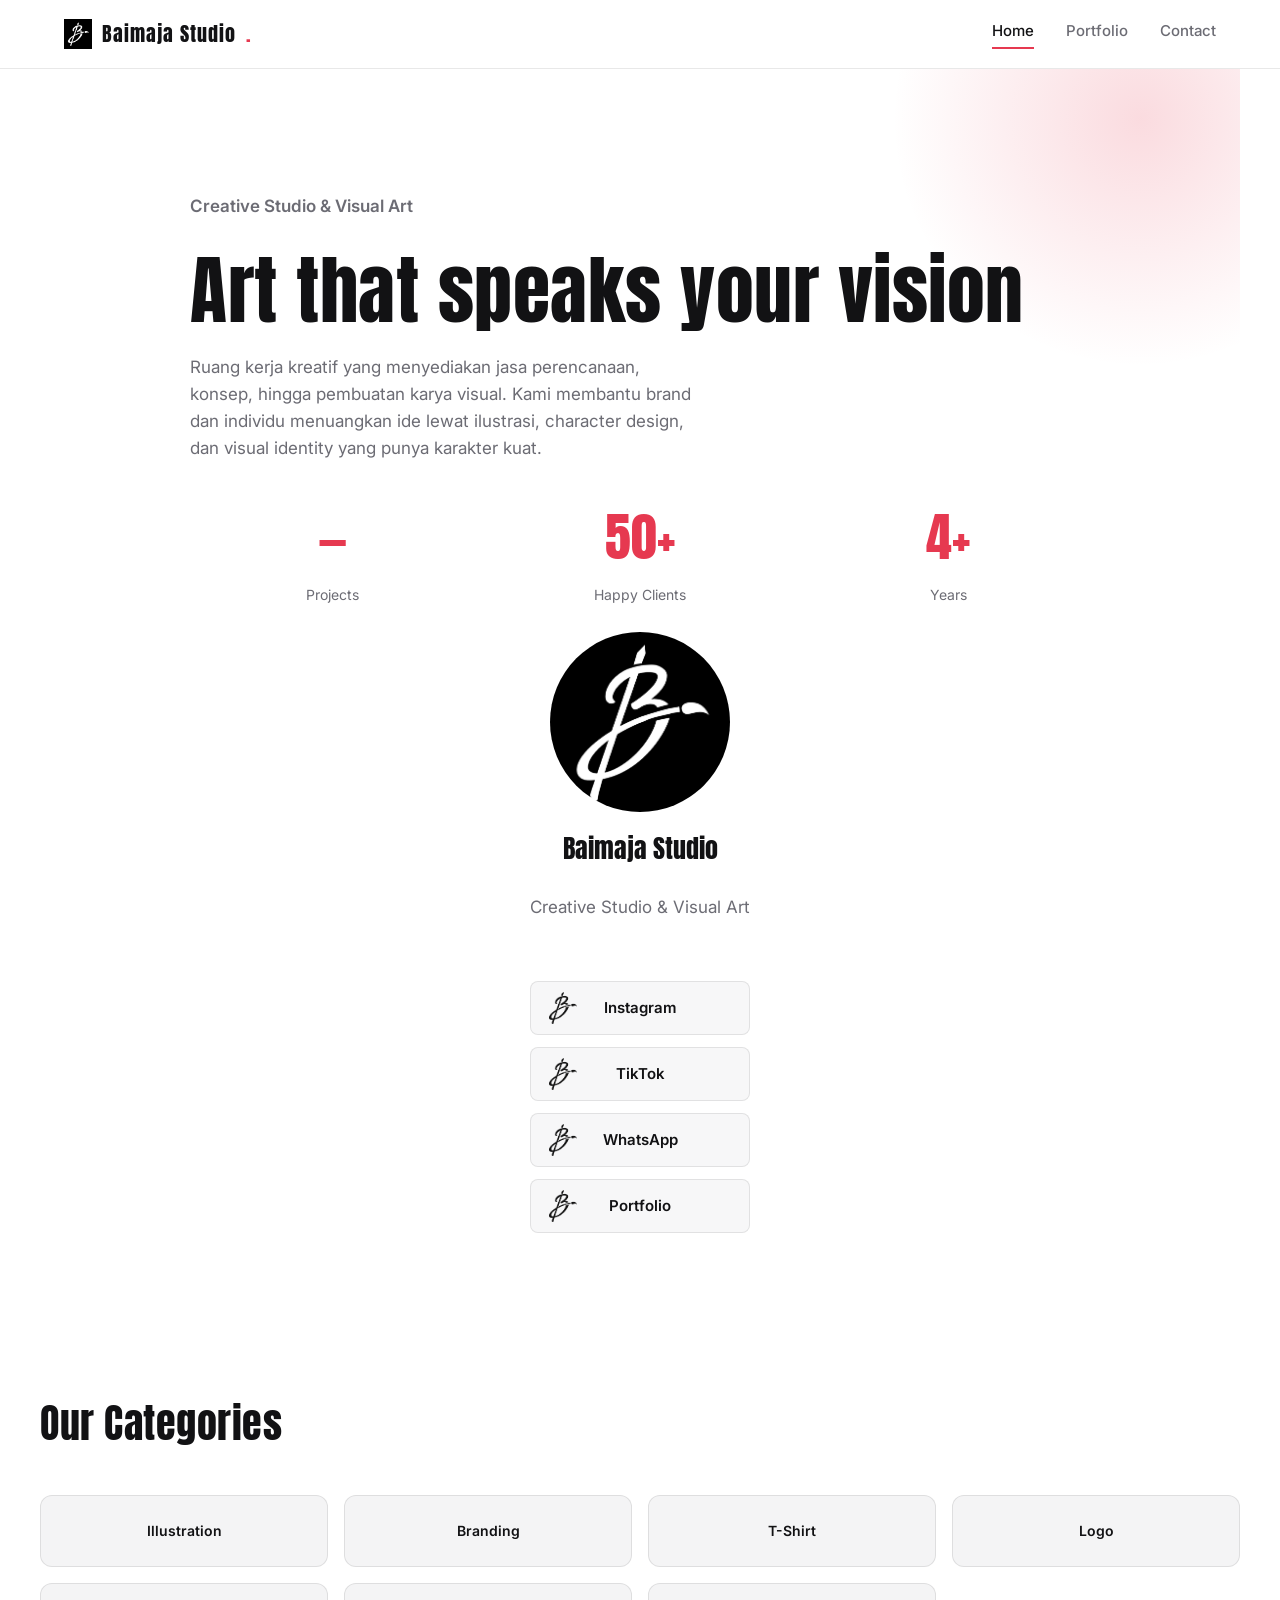
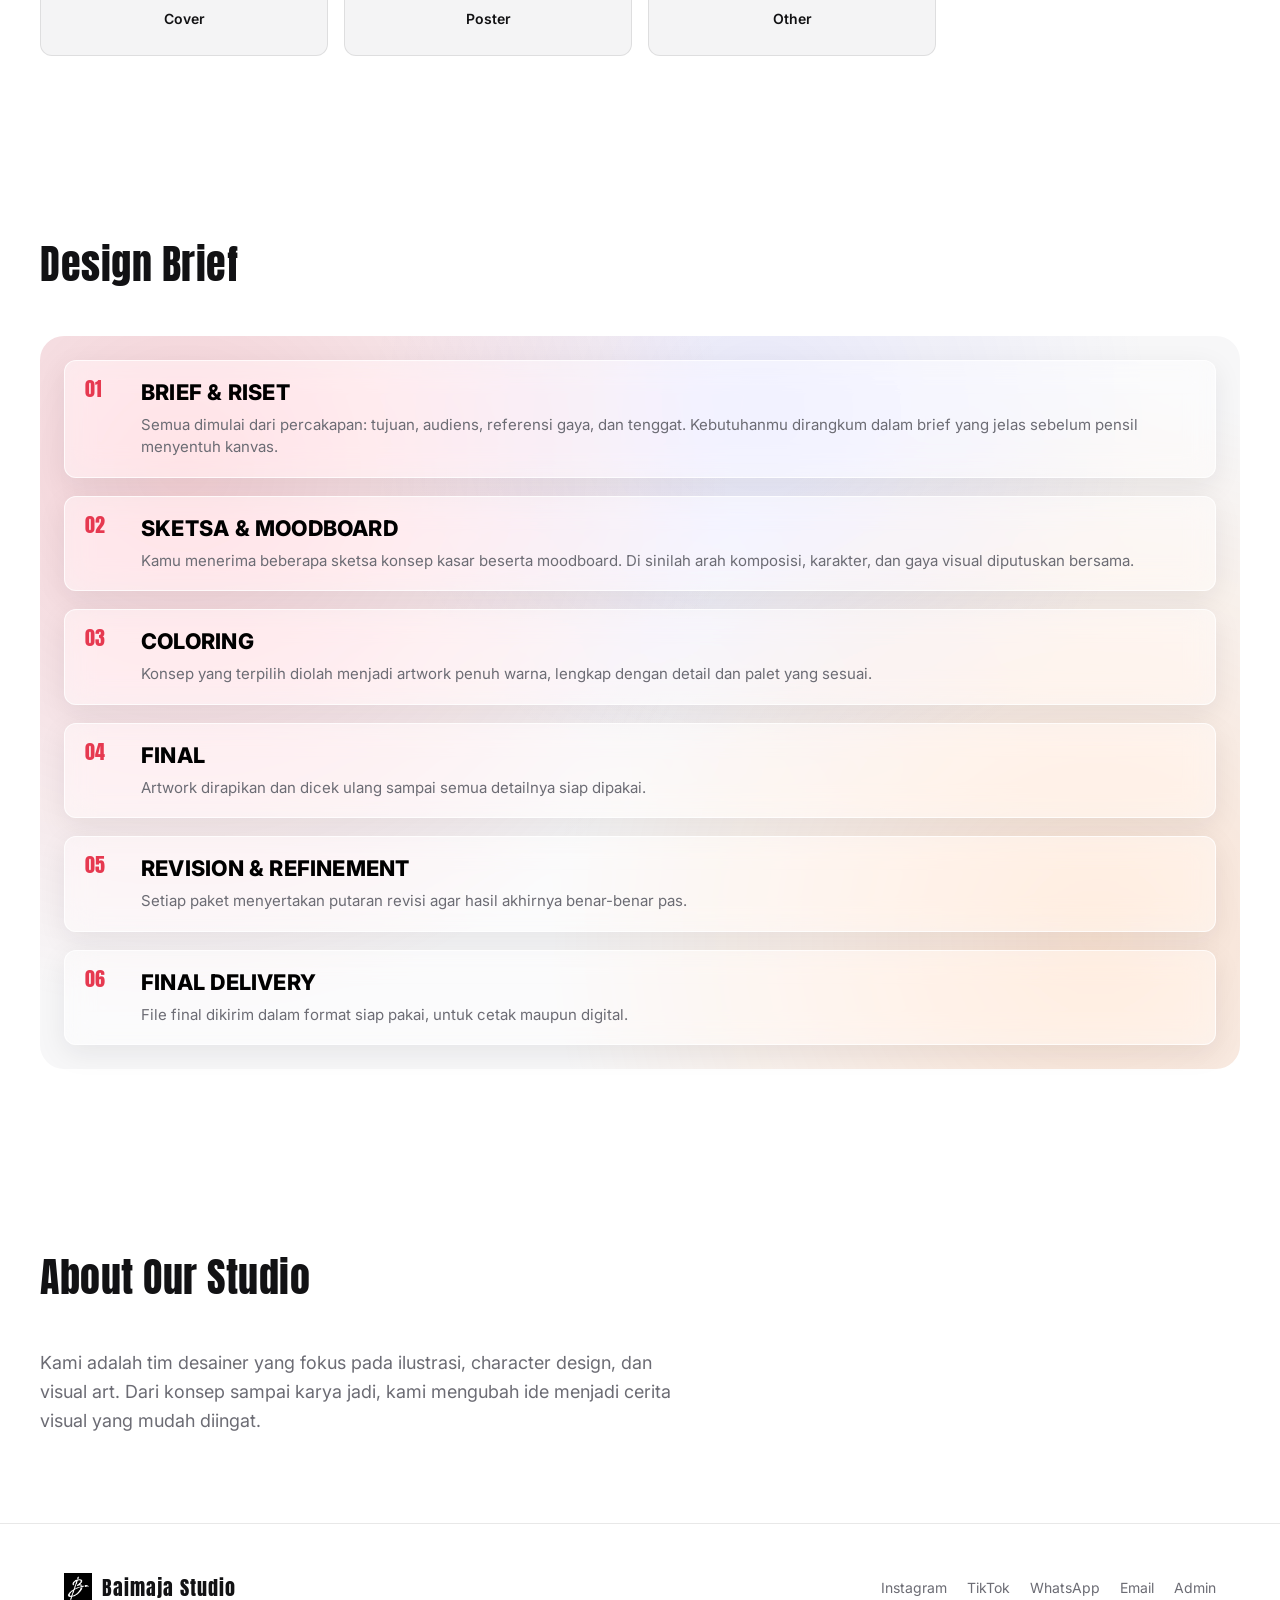
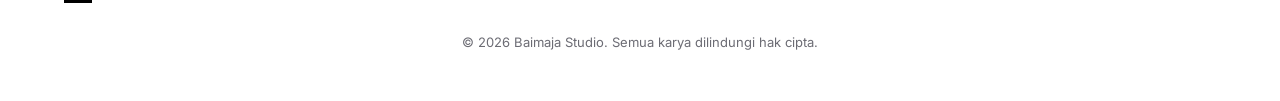
==== portfolio-website/index.html @ 14856f87 "Update index.html" ====
<!DOCTYPE html>
<html lang="id">
<head>
<meta charset="UTF-8">
<meta name="viewport" content="width=device-width, initial-scale=1">
<title>Baimaja Studio — Creative Design & Visual Art</title>
<link rel="preconnect" href="https://fonts.googleapis.com">
<link rel="preconnect" href="https://fonts.gstatic.com" crossorigin>
<link href="https://fonts.googleapis.com/css2?family=Anton&family=Inter:wght@400;500;600;700&display=swap" rel="stylesheet">
<link rel="icon" href="assets/img/logobrand.jpeg">
<link rel="stylesheet" href="assets/css/style.css">
<link href="https://fonts.googleapis.com/css2?family=Cinzel:wght@600;800&display=swap" rel="stylesheet">
</head>
<body>

<header class="site-header">
  <div class="header-inner">
    <a href="index.html" class="logo"><img src="assets/img/logobrand.jpeg" alt="Baimaja Studio" class="logo-mark">Baimaja Studio<span>.</span></a>
    <button class="menu-toggle" id="menuToggle" aria-label="Buka menu">
      <span></span><span></span><span></span>
    </button>
    <nav class="main-nav" id="mainNav">
      <a href="index.html">Home</a>
      <a href="portfolio.html">Portfolio</a>
      <a href="contact.html">Contact</a>
    </nav>
  </div>
</header>

<main>

<section class="hero container">
  <div class="hero-inner">
    <p class="hero-eyebrow">Creative Studio &amp; Visual Art</p>
    <h1>Art that speaks your vision</h1>
    <p>Ruang kerja kreatif yang menyediakan jasa perencanaan, konsep, hingga pembuatan karya visual. Kami membantu brand dan individu menuangkan ide lewat ilustrasi, character design, dan visual identity yang punya karakter kuat.</p>

    <div class="stats-row hero-stats reveal-group">
      <div class="stat-item">
        <div class="num" id="totalProjects">0+</div>
        <div class="label">Projects</div>
      </div>
      <div class="stat-item">
        <div class="num">50+</div>
        <div class="label">Happy Clients</div>
      </div>
      <div class="stat-item">
        <div class="num">4+</div>
        <div class="label">Years</div>
      </div>
    </div>

    <div class="brand-logo-wrap reveal-group">
      <div class="brand-logo-circle">
        <img src="assets/img/logobrand.jpeg" alt="Baimaja Studio" class="brand-logo-mark">
      </div>
      <div class="brand-caption">
        <h2>Baimaja Studio</h2>
        <p>Creative Studio &amp; Visual Art</p>
      </div>
    </div>

    <div class="hero-social-links" aria-label="Ikuti Baimaja Studio">
      <a href="https://www.instagram.com/baimaja_studio?stkn=MWRweTl1OXc5cmJkcg==" target="_blank" rel="noopener noreferrer" aria-label="Instagram Baimaja Studio">
        <img src="assets/img/logo.png" alt="" class="social-brand-mark">
        <span>Instagram</span>
      </a>
      <a href="https://www.tiktok.com/@baimaja_studio?_r=1&_t=ZS-9ADNnsIGfau" target="_blank" rel="noopener noreferrer" aria-label="TikTok Baimaja Studio">
        <img src="assets/img/logo.png" alt="" class="social-brand-mark">
        <span>TikTok</span>
      </a>
      <a href="https://wa.me/6281937864866?text=Halo%20Baimaja%20Studio%2C%20saya%20mau%20order%20design" target="_blank" rel="noopener noreferrer" aria-label="WhatsApp Baimaja Studio">
        <img src="assets/img/logo.png" alt="" class="social-brand-mark">
        <span>WhatsApp</span>
      </a>
      <a href="portfolio.html" class="portfolio-link" aria-label="Lihat portfolio Baimaja Studio">
        <img src="assets/img/logo.png" alt="" class="social-brand-mark">
        <span>Portfolio</span>
      </a>
    </div>
  </div>
</section>

<section class="section container">
  <div class="section-head">
    <h2>Our Categories</h2>
  </div>
  <div class="category-grid reveal-group" id="categoryGrid"></div>
</section>

<section class="section container">
  <div class="section-head">
    <h2>Design Brief</h2>
  </div>
  <div class="design-brief reveal-group">

    <div class="brief-step">
      <span class="brief-number">01</span>
      <div class="brief-text">
        <p class="brief-title">Brief &amp; Riset</p>
        <p class="brief-desc">Semua dimulai dari percakapan: tujuan, audiens, referensi gaya, dan tenggat. Kebutuhanmu dirangkum dalam brief yang jelas sebelum pensil menyentuh kanvas.</p>
      </div>
    </div>

    <div class="brief-step">
      <span class="brief-number">02</span>
      <div class="brief-text">
        <p class="brief-title">Sketsa &amp; Moodboard</p>
        <p class="brief-desc">Kamu menerima beberapa sketsa konsep kasar beserta moodboard. Di sinilah arah komposisi, karakter, dan gaya visual diputuskan bersama.</p>
      </div>
    </div>

    <div class="brief-step">
      <span class="brief-number">03</span>
      <div class="brief-text">
        <p class="brief-title">Coloring</p>
        <p class="brief-desc">Konsep yang terpilih diolah menjadi artwork penuh warna, lengkap dengan detail dan palet yang sesuai.</p>
      </div>
    </div>

    <div class="brief-step">
      <span class="brief-number">04</span>
      <div class="brief-text">
        <p class="brief-title">Final</p>
        <p class="brief-desc">Artwork dirapikan dan dicek ulang sampai semua detailnya siap dipakai.</p>
      </div>
    </div>

    <div class="brief-step">
      <span class="brief-number">05</span>
      <div class="brief-text">
        <p class="brief-title">Revision &amp; Refinement</p>
        <p class="brief-desc">Setiap paket menyertakan putaran revisi agar hasil akhirnya benar-benar pas.</p>
      </div>
    </div>

    <div class="brief-step">
      <span class="brief-number">06</span>
      <div class="brief-text">
        <p class="brief-title">Final Delivery</p>
        <p class="brief-desc">File final dikirim dalam format siap pakai, untuk cetak maupun digital.</p>
      </div>
    </div>

  </div>
</section>

<section class="section container reveal-group">
  <div class="section-head">
    <h2>About Our Studio</h2>
  </div>
  <p class="about-lead">Kami adalah tim desainer yang fokus pada ilustrasi, character design, dan visual art. Dari konsep sampai karya jadi, kami mengubah ide menjadi cerita visual yang mudah diingat.</p>
</section>

</main>

<footer class="site-footer">
  <div class="footer-inner">
    <a href="index.html" class="logo"><img src="assets/img/logobrand.jpeg" alt="Baimaja Studio" class="logo-mark">Baimaja Studio</a>
    <div class="footer-social">
      <a href="#">Instagram</a>
      <a href="#">TikTok</a>
      <a href="#">WhatsApp</a>
      <a href="mailto:hello@yourstudio.com">Email</a>
      <a href="admin.html">Admin</a>
    </div>
    <p class="footer-copy">&copy; 2026 Baimaja Studio. Semua karya dilindungi hak cipta.</p>
  </div>
</footer>

<script src="assets/js/data.js"></script>
<script src="assets/js/main.js"></script>
<script src="assets/js/render-home.js"></script>
</body>
</html>
---- portfolio-website/assets/css/style.css ----
/* =========================================================
   DESIGN TOKENS
   ========================================================= */
:root {
  --bg: #ffffff;
  --bg-elevated: #f7f7f8;
  --bg-card: #f4f4f5;
  --text: #121214;
  --text-muted: #6c6c74;
  --accent: #e63950;
  --accent-hover: #d42f45;
  --border: rgba(0, 0, 0, 0.09);
  --radius: 12px;
  --radius-sm: 8px;
  --font-display: 'Anton', sans-serif;
  --font-body: 'Inter', sans-serif;
  --max-width: 1200px;
}

/* =========================================================
   RESET
   ========================================================= */
* { box-sizing: border-box; margin: 0; padding: 0; }

html { scroll-behavior: smooth; }

body {
  background: var(--bg);
  color: var(--text);
  font-family: var(--font-body);
  line-height: 1.6;
  -webkit-font-smoothing: antialiased;
}

img { max-width: 100%; display: block; }

a { color: inherit; text-decoration: none; }

button { font-family: inherit; cursor: pointer; }

:focus-visible {
  outline: 2px solid var(--accent);
  outline-offset: 3px;
}

.container {
  max-width: var(--max-width);
  margin: 0 auto;
  padding: 0 24px;
}

.section {
  padding: 88px 0;
}

.section-head {
  display: flex;
  align-items: baseline;
  justify-content: space-between;
  gap: 24px;
  margin-bottom: 40px;
}

.section-head h2 {
  font-family: var(--font-display);
  font-size: clamp(28px, 4vw, 40px);
  font-weight: 400;
  letter-spacing: 0.5px;
}

.section-head a {
  color: var(--text-muted);
  font-size: 14px;
  white-space: nowrap;
  border-bottom: 1px solid var(--border);
  padding-bottom: 2px;
  transition: color 0.2s, border-color 0.2s;
}
.section-head a:hover { color: var(--accent); border-color: var(--accent); }

.btn {
  display: inline-flex;
  align-items: center;
  gap: 8px;
  background: var(--accent);
  color: #fff;
  font-weight: 600;
  font-size: 15px;
  padding: 14px 28px;
  border-radius: var(--radius-sm);
  border: none;
  transition: background 0.2s, transform 0.2s;
}
.btn:hover { background: var(--accent-hover); transform: translateY(-2px); }

.btn-outline {
  background: transparent;
  border: 1px solid var(--border);
  color: var(--text);
}
.btn-outline:hover { border-color: var(--accent); background: transparent; transform: none; }

/* =========================================================
   HEADER / NAV
   ========================================================= */
.site-header {
  position: sticky;
  top: 0;
  z-index: 100;
  background: rgba(255, 255, 255, 0.85);
  backdrop-filter: blur(10px);
  border-bottom: 1px solid var(--border);
  animation: header-drop 0.65s both;
}

.header-inner {
  max-width: var(--max-width);
  margin: 0 auto;
  padding: 18px 24px;
  display: flex;
  align-items: center;
  justify-content: space-between;
}

.logo {
  display: flex;
  align-items: center;
  gap: 10px;
  font-family: var(--font-display);
  font-size: 20px;
  letter-spacing: 1px;
}
.logo span { color: var(--accent); }
.logo-mark { height: 30px; width: auto; display: block; transition: transform 0.3s ease; }
.logo:hover .logo-mark { transform: rotate(-8deg) scale(1.06); }

.main-nav {
  display: flex;
  gap: 32px;
}
.main-nav a {
  font-size: 15px;
  font-weight: 500;
  color: var(--text-muted);
  padding-bottom: 4px;
  border-bottom: 2px solid transparent;
  transition: color 0.25s, border-color 0.25s, transform 0.25s;
}
.main-nav a:hover { transform: translateY(-2px); }
.main-nav a:hover,
.main-nav a.active {
  color: var(--text);
  border-color: var(--accent);
}

.menu-toggle {
  display: none;
  flex-direction: column;
  gap: 5px;
  background: none;
  border: none;
  padding: 8px;
}
.menu-toggle span {
  width: 22px;
  height: 2px;
  background: var(--text);
  transition: transform 0.2s, opacity 0.2s;
}
.menu-toggle.is-open span:nth-child(1) { transform: translateY(7px) rotate(45deg); }
.menu-toggle.is-open span:nth-child(2) { opacity: 0; }
.menu-toggle.is-open span:nth-child(3) { transform: translateY(-7px) rotate(-45deg); }

/* =========================================================
   HERO
   ========================================================= */
.hero {
  padding: 100px 0 70px;
  position: relative;
  overflow: hidden;
}

.hero::before {
  content: '';
  position: absolute;
  top: -200px;
  right: -150px;
  width: 500px;
  height: 500px;
  background: radial-gradient(circle, rgba(230, 57, 80, 0.18), transparent 70%);
  pointer-events: none;
}

.hero-inner {
  max-width: 900px;
  margin: 0 auto;
  position: relative;
  text-align: left;
}
.hero-inner > * { animation: hero-enter 0.75s both; }
.hero-inner > *:nth-child(1) { animation-delay: 0.08s; }
.hero-inner > *:nth-child(2) { animation-delay: 0.16s; }
.hero-inner > *:nth-child(3) { animation-delay: 0.24s; }
.hero-inner > *:nth-child(4) { animation-delay: 0.32s; }
.hero-inner > *:nth-child(5) { animation-delay: 0.4s; }

.hero-eyebrow {
  color: var(--accent);
  font-size: 14px;
  font-weight: 600;
  margin-bottom: 16px;
}

.hero h1 {
  font-family: var(--font-display);
  font-weight: 400;
  font-size: clamp(42px, 7vw, 76px);
  line-height: 1.02;
  letter-spacing: 0.5px;
}

.hero p {
  color: var(--text-muted);
  font-size: 17px;
  margin: 24px auto 32px;
  max-width: 46ch;
}

.hero-social-links {
  display: flex;
  flex-direction: column;
  align-items: center;
  gap: 10px;
  width: 220px;
  max-width: 220px;
  margin: 0 auto;
}

.hero-social-links a {
  position: relative;
  display: flex;
  align-items: center;
  justify-content: center;
  gap: 12px;
  width: 220px;
  min-width: 0;
  padding: 12px 16px;
  border: 1px solid var(--border);
  border-radius: var(--radius-sm);
  background: var(--bg-elevated);
  font-size: 15px;
  font-weight: 600;
  text-align: center;
  transition: transform 0.25s ease, border-color 0.25s ease, box-shadow 0.25s ease;
  animation: social-link-arrive 0.65s both;
}

.hero-social-links a img,
.hero-social-links a i,
.hero-social-links a svg {
  position: absolute;
  left: 16px;
}

.hero-social-links a:nth-child(2) { animation-delay: 0.1s; }
.hero-social-links a:nth-child(3) { animation-delay: 0.2s; }
.hero-social-links a:nth-child(4) { animation-delay: 0.3s; }
.hero-social-links a:hover {
  transform: translateY(-4px);
  border-color: var(--accent);
  box-shadow: 0 10px 24px rgba(18, 18, 20, 0.1);
}

.social-brand-mark {
  width: 32px;
  height: 32px;
  flex: 0 0 32px;
  object-fit: contain;
}

.brand-logo-wrap {
  display: flex;
  flex-direction: column;
  align-items: center;
  justify-content: center;
  margin: 10px 0 28px;
}

.brand-logo-circle {
  width: 180px;
  height: 180px;
  border-radius: 50%;
  overflow: hidden;
  display: flex;
  align-items: center;
  justify-content: center;
}

.brand-logo-mark {
  width: 100%;
  height: 100%;
  object-fit: cover;
  display: block;
}

.brand-caption { margin-top: 16px; text-align: center; }
.brand-caption h2 {
  font-family: var(--font-display);
  font-size: 26px;
  font-weight: 400;
}
.brand-caption p {
  margin: 2px 0 0;
  color: var(--text-muted);
  font-size: 14px;
}

@keyframes header-drop {
  from { opacity: 0; transform: translateY(-12px); }
  to { opacity: 1; transform: translateY(0); }
}

@keyframes hero-enter {
  from { opacity: 0; transform: translateY(18px); }
  to { opacity: 1; transform: translateY(0); }
}

@keyframes social-link-arrive {
  from { opacity: 0; transform: translateY(12px); }
  to { opacity: 1; transform: translateY(0); }
}

.hero-eyebrow {
  color: var(--accent);
  font-size: 14px;
  font-weight: 600;
  margin-bottom: 16px;
}

.hero h1 {
  font-family: var(--font-display);
  font-weight: 400;
  font-size: clamp(42px, 7vw, 76px);
  line-height: 1.02;
  letter-spacing: 0.5px;
}

.hero p {
  color: var(--text-muted);
  font-size: 17px;
  margin: 24px 0 32px;
  max-width: 46ch;
}

.hero-social-links {
  display: flex;
  flex-direction: column;
  align-items: center;
  gap: 12px;
  max-width: 320px;
  margin: 24px auto 0;
}

.hero-social-links a {
  display: flex;
  align-items: center;
  justify-content: center;
  gap: 12px;
  flex: none;
  min-width: 0;
  padding: 14px 16px;
  border: 1px solid var(--border);
  border-radius: var(--radius-sm);
  background: var(--bg-elevated);
  font-size: 15px;
  font-weight: 600;
  transition: transform 0.25s ease, border-color 0.25s ease, box-shadow 0.25s ease;
  animation: social-link-arrive 0.65s both;
}

.hero-social-links a:nth-child(2) { animation-delay: 0.1s; }
.hero-social-links a:nth-child(3) { animation-delay: 0.2s; }

.hero-social-links a:hover {
  transform: translateY(-4px);
  border-color: var(--accent);
  box-shadow: 0 10px 24px rgba(18, 18, 20, 0.1);
}

.social-brand-mark {
  width: 32px;
  height: 32px;
  flex: 0 0 32px;
  object-fit: contain;
}

@keyframes social-link-arrive {
  from { opacity: 0; transform: translateY(12px); }
  to { opacity: 1; transform: translateY(0); }
}

@media (prefers-reduced-motion: reduce) {
  .hero-social-links a { animation: none; transition: none; }
}

/* =========================================================
   FEATURED WORKS — horizontal scroll
   ========================================================= */
.scroll-row {
  display: flex;
  gap: 20px;
  overflow-x: auto;
  padding-bottom: 12px;
  scroll-snap-type: x mandatory;
}
.scroll-row::-webkit-scrollbar { height: 6px; }
.scroll-row::-webkit-scrollbar-thumb { background: var(--border); border-radius: 4px; }

.feature-card {
  flex: 0 0 300px;
  scroll-snap-align: start;
}

/* =========================================================
   PORTFOLIO GRID + CARDS
   ========================================================= */
.filter-row {
  display: flex;
  gap: 10px;
  flex-wrap: wrap;
  margin-bottom: 40px;
}
.filter-pill {
  background: transparent;
  padding: 9px 20px;
  border-radius: 999px;
  border: 1px solid var(--border);
  font-size: 14px;
  color: var(--text-muted);
  transition: all 0.2s;
}
.filter-pill:hover { color: var(--text); border-color: var(--text-muted); }
.filter-pill.active {
  background: var(--accent);
  border-color: var(--accent);
  color: #fff;
}

.portfolio-grid {
  display: grid;
  grid-template-columns: repeat(3, 1fr);
  gap: 24px;
}

.project-card { display: block; }

.project-card .thumb {
  aspect-ratio: 4 / 5;
  border-radius: var(--radius);
  overflow: hidden;
  background: var(--bg-card);
  border: 1px solid var(--border);
  position: relative;
  transition: box-shadow 0.25s, border-color 0.25s;
}
.project-card:hover .thumb {
  border-color: rgba(230, 57, 80, 0.4);
  box-shadow: 0 0 0 1px rgba(230, 57, 80, 0.2), 0 20px 40px -20px rgba(230, 57, 80, 0.35);
}
.project-card .thumb img {
  width: 100%;
  height: 100%;
  object-fit: cover;
  transition: transform 0.4s;
}
.protected-artwork {
  -webkit-user-drag: none;
  -webkit-touch-callout: none;
  user-select: none;
}
.protected-artwork-frame::after {
  content: 'Copyright Baimaja Studio';
  position: absolute;
  z-index: 5;
  left: 12px;
  bottom: 12px;
  padding: 5px 9px;
  color: #fff;
  background: rgba(18, 18, 20, 0.62);
  border-radius: 3px;
  font-size: 11px;
  font-weight: 600;
  pointer-events: none;
}
.project-card:hover .thumb img { transform: scale(1.04); }

.project-card .thumb-placeholder {
  width: 100%;
  height: 100%;
  display: flex;
  align-items: center;
  justify-content: center;
  color: var(--text-muted);
  font-family: var(--font-display);
  font-size: 14px;
  letter-spacing: 1px;
}

.project-card .meta {
  margin-top: 14px;
}
.project-card .meta .title {
  font-weight: 600;
  font-size: 15px;
}
.project-card .meta .cat {
  color: var(--text-muted);
  font-size: 13px;
  margin-top: 2px;
}

.empty-state {
  text-align: center;
  padding: 80px 20px;
  color: var(--text-muted);
}
.empty-state h3 {
  font-family: var(--font-display);
  font-weight: 400;
  font-size: 24px;
  color: var(--text);
  margin-bottom: 8px;
}

/* reveal-on-scroll (one subtle pass, not per-card spam) */
.reveal-group { opacity: 0; transform: translateY(16px); transition: opacity 0.6s ease, transform 0.6s ease; }
.reveal-group.is-visible { opacity: 1; transform: translateY(0); }

/* =========================================================
   CATEGORY CARDS (home)
   ========================================================= */
.category-grid {
  display: grid;
  grid-template-columns: repeat(4, 1fr);
  gap: 16px;
}
.category-card {
  background: var(--bg-card);
  border: 1px solid var(--border);
  border-radius: var(--radius);
  padding: 24px 18px;
  text-align: center;
  transition: border-color 0.2s, transform 0.2s;
}
.category-card:hover {
  border-color: var(--accent);
  transform: translateY(-4px);
}
.category-card .name { font-weight: 600; font-size: 14px; }

.design-brief {
  display: grid;
  grid-template-columns: 1fr;
  gap: 18px;
}

.brief-step {
  display: flex;
  align-items: center;
  justify-content: flex-start;
  gap: 14px;
  background: var(--bg-card);
  border: 1px solid var(--border);
  border-radius: var(--radius);
  padding: 18px 20px;
  text-align: left;
}

.brief-number {
  font-family: var(--font-display);
  font-size: 20px;
  line-height: 1;
  color: var(--accent);
  width: 42px;
  min-width: 42px;
  text-align: left;
}

.brief-step p {
  flex: 1;
  color: var(--text-muted);
  font-size: 15px;
  line-height: 1.5;
  margin: 0;
}

/* =========================================================
   PROJECT DETAIL — carousel
   ========================================================= */
.project-header {
  display: flex;
  align-items: center;
  justify-content: center;
  gap: 24px;
  margin-bottom: 28px;
}
.project-header h1 {
  font-family: var(--font-display);
  font-weight: 400;
  font-size: clamp(22px, 3vw, 30px);
  letter-spacing: 1px;
  text-transform: uppercase;
}
.carousel-nav-btn {
  width: 40px;
  height: 40px;
  border-radius: 50%;
  border: 1px solid var(--border);
  background: var(--bg-card);
  color: var(--text);
  font-size: 18px;
  display: flex;
  align-items: center;
  justify-content: center;
  flex-shrink: 0;
  transition: border-color 0.2s, color 0.2s;
}
.carousel-nav-btn:hover { border-color: var(--accent); color: var(--accent); }

.carousel {
  position: relative;
  max-width: 720px;
  margin: 0 auto;
  border-radius: var(--radius);
  overflow: hidden;
  background: var(--bg-card);
  border: 1px solid var(--border);
}
.carousel-track {
  display: flex;
  transition: transform 0.35s ease;
  touch-action: pan-y;
}
.carousel-track img {
  flex: 0 0 100%;
  aspect-ratio: 4 / 5;
  object-fit: cover;
}
.carousel-dots {
  display: flex;
  justify-content: center;
  gap: 8px;
  margin-top: 18px;
}
.carousel-dots button {
  width: 8px;
  height: 8px;
  border-radius: 50%;
  border: none;
  background: var(--border);
  padding: 0;
}
.carousel-dots button.active { background: var(--accent); width: 20px; border-radius: 4px; }

.carousel-counter {
  position: absolute;
  bottom: 14px;
  right: 14px;
  background: rgba(0, 0, 0, 0.55);
  color: #fff;
  font-size: 12px;
  padding: 4px 10px;
  border-radius: 999px;
}

.project-info {
  max-width: 640px;
  margin: 44px auto 0;
  text-align: center;
}
.project-info .cat-tag {
  display: inline-block;
  color: var(--accent);
  font-size: 13px;
  font-weight: 600;
  margin-bottom: 10px;
}
.project-info h2 {
  font-family: var(--font-display);
  font-weight: 400;
  font-size: 26px;
  margin-bottom: 14px;
}
.project-info p {
  color: var(--text-muted);
  font-size: 15px;
}

.project-nav-links {
  display: flex;
  justify-content: space-between;
  max-width: 640px;
  margin: 56px auto 0;
  font-size: 14px;
  color: var(--text-muted);
}
.project-nav-links a:hover { color: var(--accent); }

/* =========================================================
   ABOUT PAGE
   ========================================================= */
.stats-row {
  display: grid;
  grid-template-columns: repeat(3, 1fr);
  gap: 24px;
  margin: 48px 0;
}
.hero-stats {
  width: 100%;
  max-width: 900px;
  margin: 34px auto 26px;
}
.stat-item { text-align: center; }
.stat-item .num {
  font-family: var(--font-display);
  font-size: clamp(36px, 5vw, 52px);
  color: var(--accent);
}
.stat-item .label {
  color: var(--text-muted);
  font-size: 14px;
  margin-top: 4px;
}

.about-lead {
  max-width: 640px;
  font-size: 18px;
  color: var(--text-muted);
}

/* =========================================================
   CONTACT PAGE
   ========================================================= */
.contact-grid {
  display: grid;
  grid-template-columns: 1fr 1fr;
  gap: 60px;
}
.contact-list {
  list-style: none;
  margin-top: 24px;
}
.contact-list li {
  padding: 16px 0;
  border-bottom: 1px solid var(--border);
}
.contact-list .label {
  color: var(--text-muted);
  font-size: 13px;
  margin-bottom: 4px;
}
.contact-list .value { font-weight: 600; font-size: 16px; }

.form-field { margin-bottom: 20px; }
.form-field label {
  display: block;
  font-size: 13px;
  color: var(--text-muted);
  margin-bottom: 8px;
}
.form-field input,
.form-field textarea {
  width: 100%;
  background: var(--bg-card);
  border: 1px solid var(--border);
  border-radius: var(--radius-sm);
  padding: 13px 16px;
  color: var(--text);
  font-family: inherit;
  font-size: 15px;
}
.form-field textarea { resize: vertical; min-height: 120px; }
.form-field input:focus,
.form-field textarea:focus { border-color: var(--accent); }

.form-note {
  font-size: 13px;
  color: var(--text-muted);
  margin-top: 12px;
}

/* =========================================================
   FOOTER
   ========================================================= */
.site-footer {
  border-top: 1px solid var(--border);
  padding: 48px 0;
}
.footer-inner {
  max-width: var(--max-width);
  margin: 0 auto;
  padding: 0 24px;
  display: flex;
  align-items: center;
  justify-content: space-between;
  flex-wrap: wrap;
  gap: 20px;
}
.footer-social { display: flex; gap: 20px; }
.footer-social a { color: var(--text-muted); font-size: 14px; }
.footer-social a:hover { color: var(--accent); }
.footer-copy { color: var(--text-muted); font-size: 13px; width: 100%; text-align: center; margin-top: 8px; }

/* =========================================================
   RESPONSIVE
   ========================================================= */
@media (max-width: 900px) {
  .portfolio-grid { grid-template-columns: repeat(2, 1fr); }
  .category-grid { grid-template-columns: repeat(2, 1fr); }
  .contact-grid { grid-template-columns: 1fr; gap: 40px; }
}

@media (max-width: 640px) {

  .section { padding: 56px 0; }
  .menu-toggle { display: flex; }

  .hero .container {
    padding-left: 24px;
    padding-right: 24px;
  }

  .hero {
    position: relative;
    overflow: hidden;
  }

  .hero::before {
    top: -250px;
    right: -80px;
    width: 420px;
    height: 420px;
  }
   
.hero-social-links {
    width: 220px;
    max-width: 220px;
    margin: 0 auto;
    gap: 10px;
  }

  .hero-social-links a {
    width: 220px;
    padding: 12px 16px;
    position: relative;
    justify-content: center;
    text-align: center;
  }

  .hero-social-links a img,
  .hero-social-links a i,
  .hero-social-links a svg {
    position: absolute;
    left: 16px;
  }
   
  .site-header {
    border-bottom: 1px solid var(--border);
  }

  .header-inner {
    padding: 12px 24px;
    min-height: 62px;
  }
   
  .main-nav {
    position: fixed;
    top: 62px;
    left: 0;
    right: 0;
    background: var(--bg-elevated);
    border-bottom: 1px solid var(--border);
    flex-direction: column;
    gap: 0;
    max-height: 0;
    overflow: hidden;
    transition: max-height 0.25s ease;
  }
  .main-nav.open { max-height: 260px; }
  .main-nav a {
    padding: 16px 24px;
    border-bottom: 1px solid var(--border);
    border-left: 2px solid transparent;
  }
  .main-nav a.active { border-left-color: var(--accent); border-bottom-color: var(--border); }

  .portfolio-grid { grid-template-columns: 1fr; }
  .category-grid { grid-template-columns: repeat(2, 1fr); }
  .stats-row { grid-template-columns: 1fr; gap: 32px; }
  .hero-stats { grid-template-columns: repeat(3, minmax(0, 1fr)); gap: 10px; }
  .hero-stats .label { font-size: 12px; }
  .project-header { gap: 12px; }
  .footer-inner { justify-content: center; text-align: center; }
  .admin-shell { padding-top: 36px; padding-bottom: 56px; }
  .admin-auth { padding: 24px; }
  .admin-dashboard-head { align-items: flex-end; }
  .admin-layout { grid-template-columns: 1fr; gap: 16px; }
  .admin-pane, .admin-projects { padding: 20px; }
  .admin-project-row { grid-template-columns: 54px minmax(0, 1fr); gap: 12px; }
  .admin-project-thumb { width: 54px; height: 68px; }
  .admin-project-actions { grid-column: 2; }
}

/* =========================================================
   MOTION
   ========================================================= */
.btn {
  transition: background 0.25s, transform 0.25s, box-shadow 0.25s;
}
.btn:hover {
  background: var(--accent-hover);
  transform: translateY(-3px);
  box-shadow: 0 10px 22px rgba(230, 57, 80, 0.22);
}
.btn:active { transform: translateY(-1px) scale(0.98); }

.filter-pill {
  transition: color 0.25s, border-color 0.25s, background 0.25s, transform 0.25s;
}
.filter-pill:hover { transform: translateY(-2px); }

.project-card { transition: transform 0.35s ease; }
.project-card:hover { transform: translateY(-5px); }
.project-card .thumb img { transition: transform 0.65s cubic-bezier(0.2, 0.75, 0.25, 1); }
.project-card:hover .thumb img { transform: scale(1.07); }

.portfolio-grid.is-visible .project-card,
.category-grid.is-visible .category-card {
  animation: card-enter 0.55s both;
}
.portfolio-grid.is-visible > :nth-child(2), .category-grid.is-visible > :nth-child(2) { animation-delay: 0.07s; }
.portfolio-grid.is-visible > :nth-child(3), .category-grid.is-visible > :nth-child(3) { animation-delay: 0.14s; }
.portfolio-grid.is-visible > :nth-child(4), .category-grid.is-visible > :nth-child(4) { animation-delay: 0.21s; }
.portfolio-grid.is-visible > :nth-child(5), .category-grid.is-visible > :nth-child(5) { animation-delay: 0.28s; }
.portfolio-grid.is-visible > :nth-child(6), .category-grid.is-visible > :nth-child(6) { animation-delay: 0.35s; }

.category-card {
  transition: border-color 0.3s, transform 0.3s, box-shadow 0.3s;
}
.category-card:hover {
  transform: translateY(-6px);
  box-shadow: 0 12px 24px rgba(18, 18, 20, 0.08);
}

.carousel-track { transition: transform 0.55s cubic-bezier(0.22, 0.75, 0.25, 1); }
.carousel-dots button { transition: width 0.3s ease, background 0.3s ease, transform 0.3s ease; }
.carousel-dots button:hover { transform: scale(1.25); }

.form-field input,
.form-field textarea {
  transition: border-color 0.25s, box-shadow 0.25s, background 0.25s;
}
.form-field input:focus,
.form-field textarea:focus { box-shadow: 0 0 0 4px rgba(230, 57, 80, 0.1); }

.footer-social a { transition: color 0.2s, transform 0.2s; }
.footer-social a:hover { transform: translateY(-2px); }

/* =========================================================
   ADMIN
   ========================================================= */
.admin-page { min-height: 100vh; background: var(--bg-elevated); }
.admin-site-link { color: var(--text-muted); font-size: 14px; font-weight: 600; }
.admin-site-link:hover { color: var(--accent); }
.admin-shell { padding-top: 64px; padding-bottom: 96px; }
.admin-auth {
  width: min(100%, 460px);
  margin: 0 auto;
  padding: 36px;
  background: var(--bg);
  border: 1px solid var(--border);
  border-radius: var(--radius-sm);
}
.admin-auth h1,
.admin-dashboard-head h1 {
  font-family: var(--font-display);
  font-size: 34px;
  font-weight: 400;
}
.admin-intro { color: var(--text-muted); margin: 8px 0 28px; }
.admin-dashboard-head {
  display: flex;
  align-items: center;
  justify-content: space-between;
  gap: 24px;
  margin-bottom: 32px;
}
.admin-layout {
  display: grid;
  grid-template-columns: minmax(280px, 0.85fr) minmax(0, 1.15fr);
  align-items: start;
  gap: 24px;
}
.admin-pane,
.admin-projects {
  min-width: 0;
  padding: 26px;
  background: var(--bg);
  border: 1px solid var(--border);
  border-radius: var(--radius-sm);
}
.admin-pane h2,
.admin-projects h2 {
  font-family: var(--font-display);
  font-size: 22px;
  font-weight: 400;
}
.admin-form { margin-top: 24px; }
.admin-form .form-field { margin-bottom: 18px; }
.admin-form select,
.admin-form input[type="text"],
.admin-form input[type="password"],
.admin-form input:not([type]),
.admin-form textarea {
  width: 100%;
  min-height: 46px;
  padding: 11px 13px;
  color: var(--text);
  background: var(--bg-card);
  border: 1px solid var(--border);
  border-radius: var(--radius-sm);
  font: inherit;
}
.admin-form textarea { resize: vertical; }
.admin-form input[type="file"] { max-width: 100%; font-size: 13px; }
.admin-field-hint { margin-top: 8px; color: var(--text-muted); font-size: 12px; }
.admin-checkbox { display: flex; align-items: center; gap: 10px; font-size: 14px; }
.admin-checkbox input { width: 17px; height: 17px; accent-color: var(--accent); }
.admin-form-actions { display: flex; flex-wrap: wrap; gap: 10px; margin-top: 22px; }
.admin-form-message { min-height: 22px; margin-top: 12px; color: #24734a; font-size: 13px; }
.admin-form-message.is-error { color: #b42335; }
.admin-image-preview { display: flex; flex-wrap: wrap; gap: 8px; margin: 0 0 18px; }
.admin-image-preview:empty { display: none; }
.admin-image-preview img {
  width: 68px;
  height: 78px;
  object-fit: cover;
  border: 1px solid var(--border);
  border-radius: 4px;
}
.admin-list-head { display: flex; align-items: baseline; justify-content: space-between; gap: 12px; }
.admin-list-head span { color: var(--text-muted); font-size: 13px; }
.admin-project-list { margin-top: 18px; }
.admin-project-row {
  display: grid;
  grid-template-columns: 68px minmax(0, 1fr) auto;
  align-items: center;
  gap: 16px;
  padding: 16px 0;
  border-top: 1px solid var(--border);
}
.admin-project-thumb {
  width: 68px;
  height: 82px;
  object-fit: cover;
  background: var(--bg-card);
  border-radius: 4px;
}
.admin-project-details { min-width: 0; }
.admin-project-details h3 { overflow-wrap: anywhere; font-size: 15px; font-weight: 600; }
.admin-project-category { color: var(--accent); font-size: 12px; font-weight: 600; }
.admin-project-description {
  display: -webkit-box;
  overflow: hidden;
  color: var(--text-muted);
  font-size: 13px;
  -webkit-box-orient: vertical;
  -webkit-line-clamp: 2;
}
.admin-project-actions { display: flex; align-items: center; gap: 8px; }
.admin-small-button { padding: 8px 12px; font-size: 13px; }
.admin-delete-button {
  padding: 8px 4px;
  color: #b42335;
  background: none;
  border: 0;
  font-size: 13px;
  font-weight: 600;
}
.admin-delete-button:hover { color: #7f1523; }
.admin-empty { padding: 24px 0; color: var(--text-muted); font-size: 14px; }

@media (max-width: 640px) {
  .admin-shell { padding-top: 36px; padding-bottom: 56px; }
  .admin-auth { padding: 24px; }
  .admin-dashboard-head { align-items: flex-end; }
  .admin-dashboard-head { gap: 12px; }
  .admin-dashboard-head h1 { font-size: 28px; line-height: 1.1; }
  .admin-dashboard-head > .btn { padding: 10px 14px; }
  .admin-layout { grid-template-columns: minmax(0, 1fr); gap: 16px; }
  .admin-pane, .admin-projects { padding: 20px; }
  .admin-project-row { grid-template-columns: 54px minmax(0, 1fr); gap: 12px; }
  .admin-project-thumb { width: 54px; height: 68px; }
  .admin-project-actions { grid-column: 2; }
}

@keyframes card-enter {
  from { opacity: 0; transform: translateY(14px); }
  to { opacity: 1; transform: translateY(0); }
}

@media (prefers-reduced-motion: reduce) {
  *, *::before, *::after {
    animation-duration: 0.01ms !important;
    animation-iteration-count: 1 !important;
    scroll-behavior: auto !important;
    transition-duration: 0.01ms !important;
  }
}

@media (max-width: 600px) {
  .container {
    width: auto;
    margin-left: 20px;
    margin-right: 20px;
  }
}

/* Design Brief: judul + deskripsi di samping angka */
.brief-step {
  display: flex;
  align-items: flex-start;
}
.brief-text {
  flex: 1;
  min-width: 0;
}
.brief-title {
  margin: 0;
  text-transform: uppercase;
  font-weight: 600;
}
.brief-desc {
  margin: 6px 0 0;
  font-size: 0.9em;
  line-height: 1.6;
}

/* Design Brief: kartu kaca + judul lebih besar */
.design-brief {
  padding: 24px;
  border-radius: 24px;
  /* latar lembut supaya efek kaca terlihat */
  background:
    radial-gradient(circle at 12% 18%, rgba(232, 52, 74, 0.20), transparent 45%),
    radial-gradient(circle at 88% 82%, rgba(255, 140, 60, 0.20), transparent 45%),
    radial-gradient(circle at 60% 10%, rgba(120, 120, 255, 0.12), transparent 40%),
    #f7f7f8;
}

.design-brief .brief-step {
  background: rgba(255, 255, 255, 0.45);
  -webkit-backdrop-filter: blur(14px) saturate(160%);
  backdrop-filter: blur(14px) saturate(160%);
  border: 1px solid rgba(255, 255, 255, 0.75);
  box-shadow: 0 8px 28px rgba(20, 20, 40, 0.08);
}

.design-brief .brief-title {
  font-family: 'Plus Jakarta Sans', 'Inter', sans-serif;
  font-weight: 800;
  font-size: 1.35rem;
  letter-spacing: 0.01em;
  line-height: 1.25;
  color: #000;
}

.design-brief .brief-desc {
  margin-top: 8px;
}

@media (max-width: 600px) {
  .design-brief { padding: 14px; border-radius: 18px; }
  .design-brief .brief-title { font-size: 1.15rem; }
}
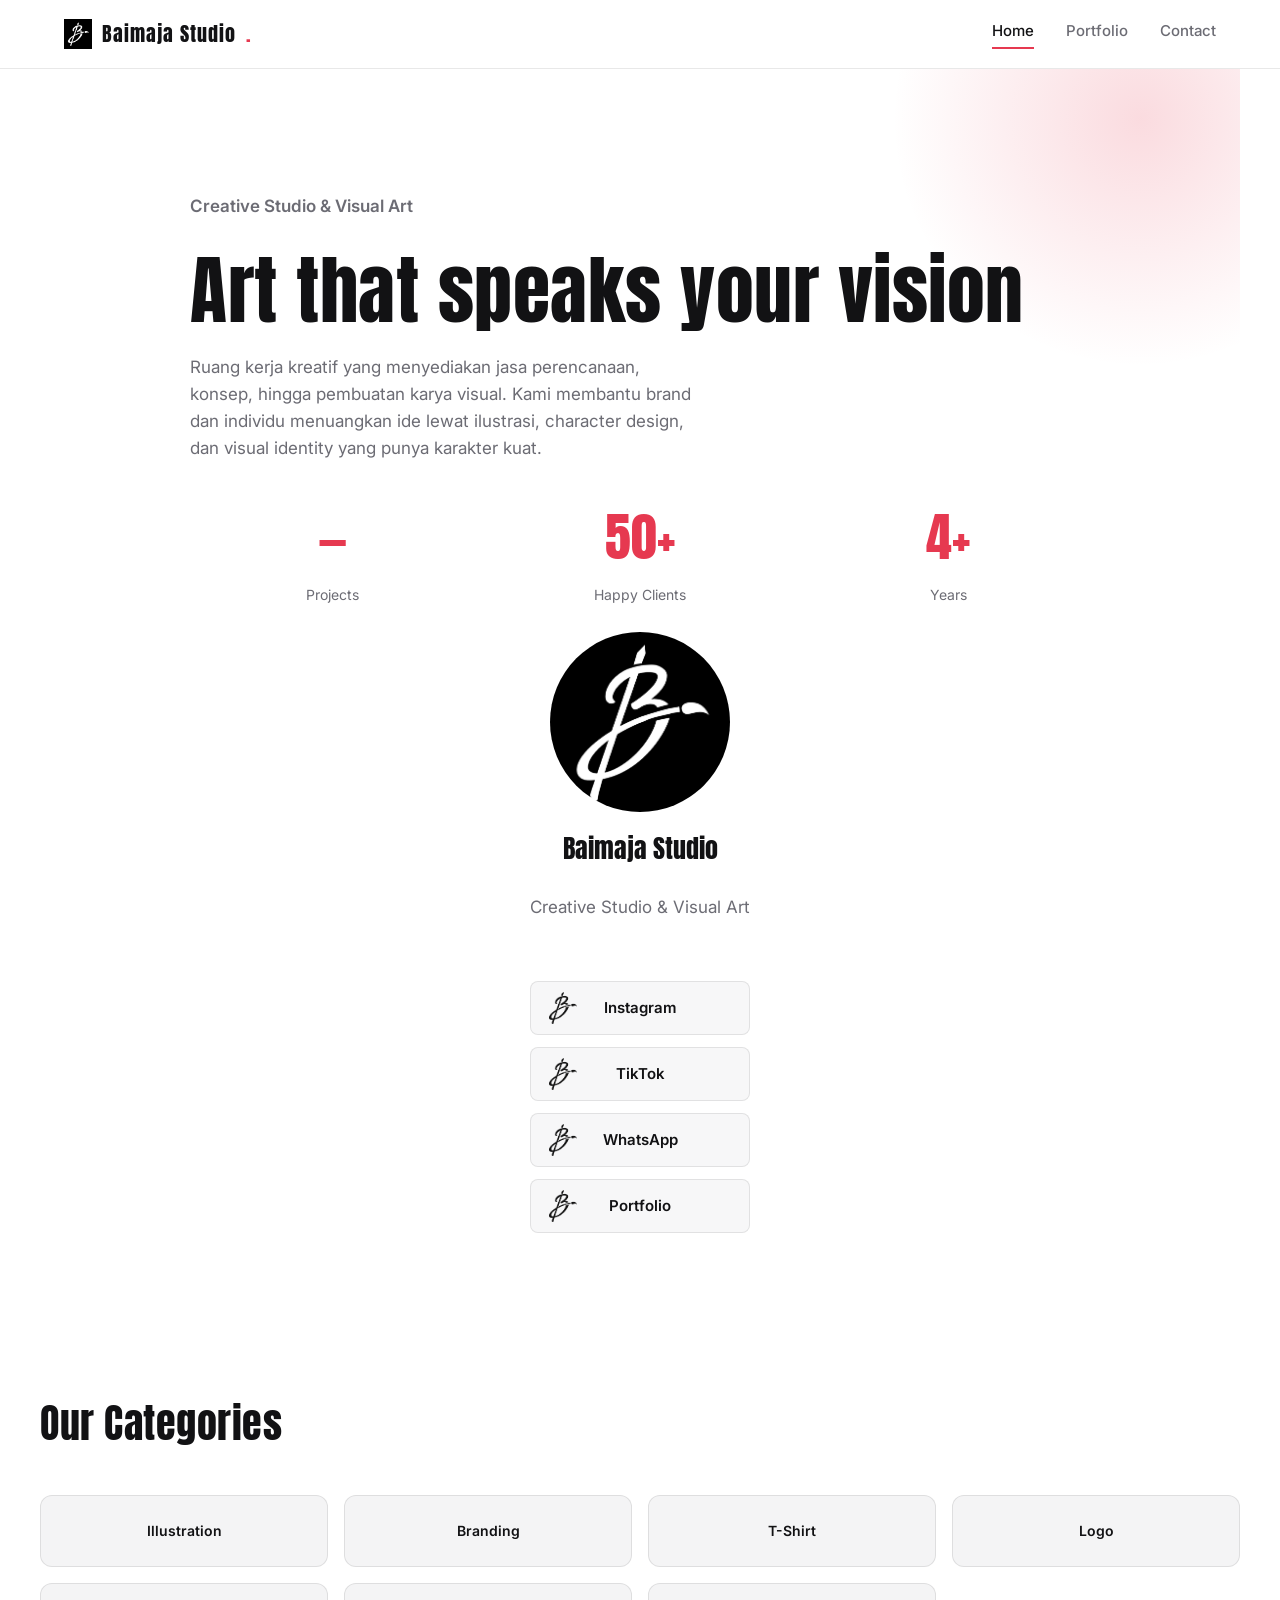
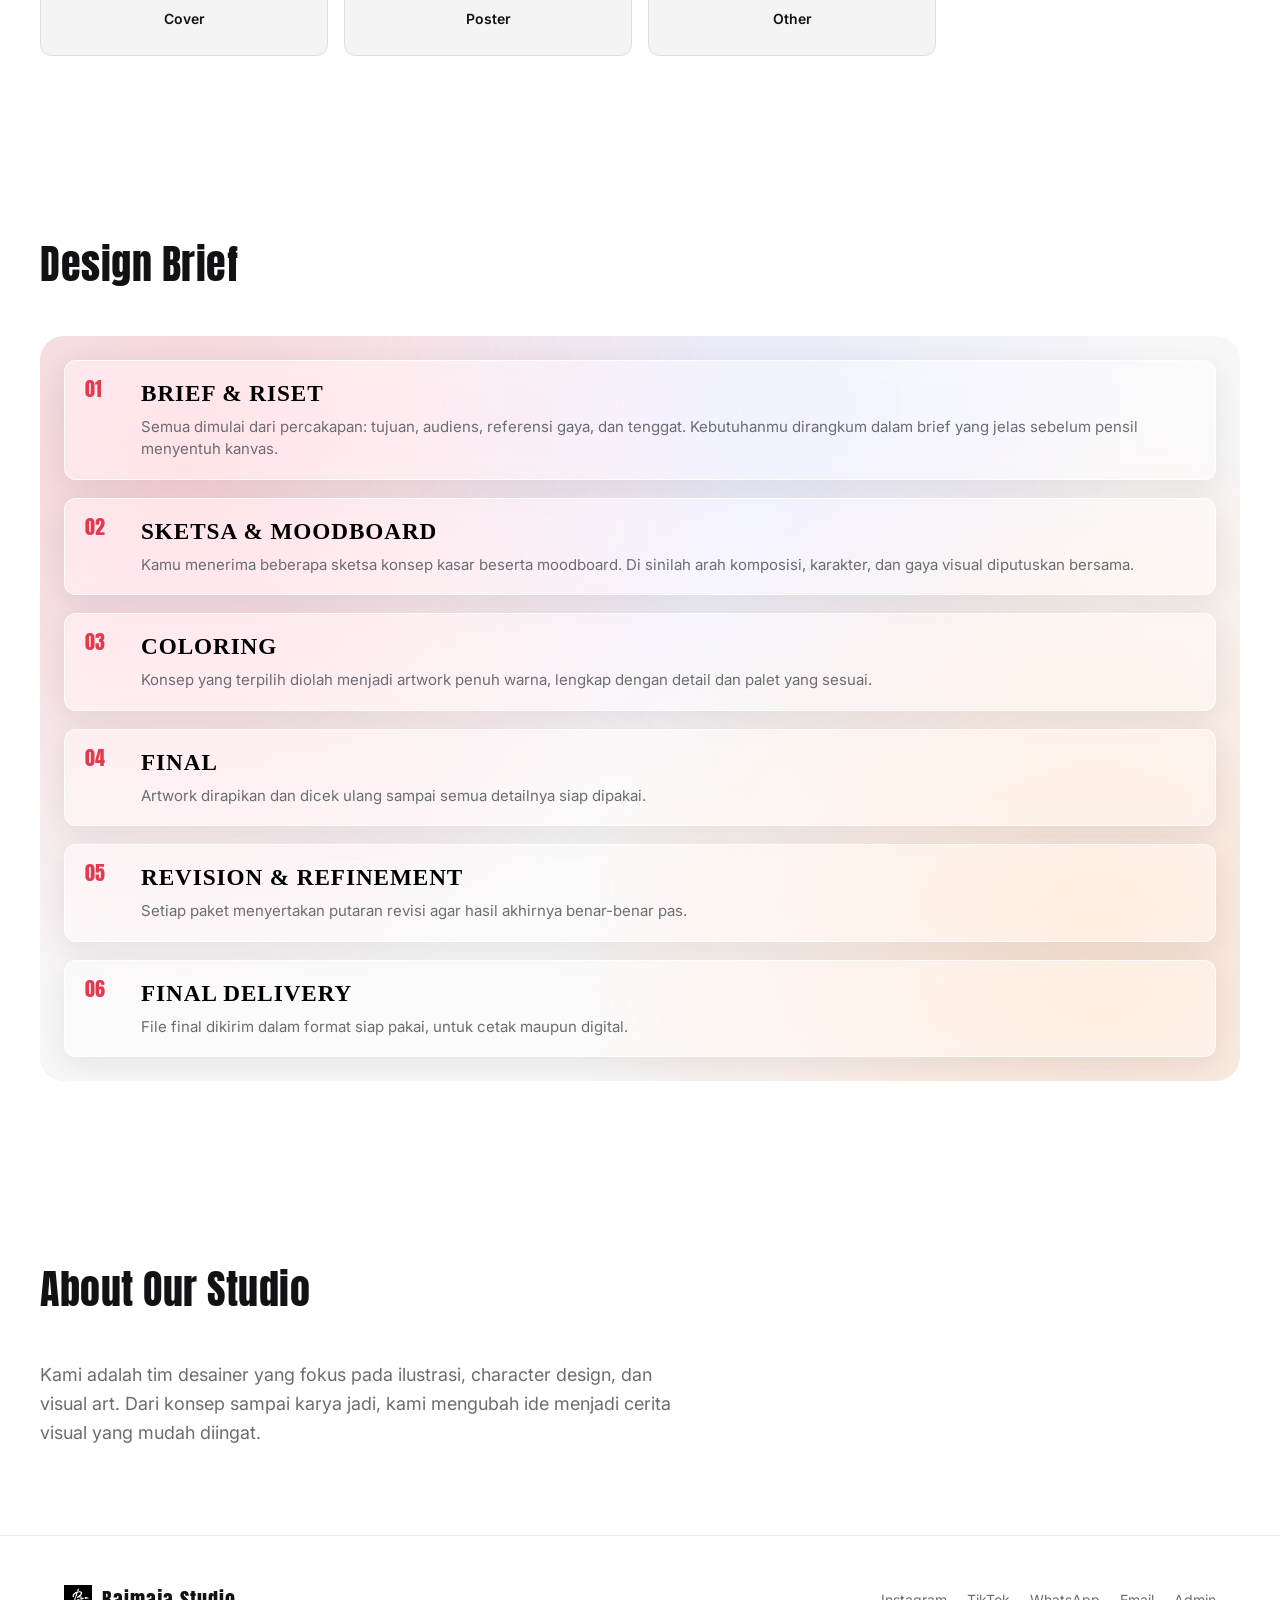
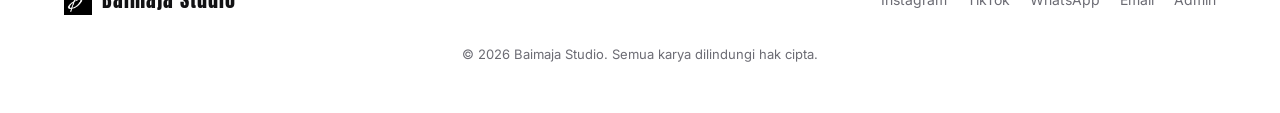
==== commit 95d8e42c: "Update index.html" ====
--- a/portfolio-website/index.html
+++ b/portfolio-website/index.html
@@ -9,7 +9,7 @@
 <link href="https://fonts.googleapis.com/css2?family=Anton&family=Inter:wght@400;500;600;700&display=swap" rel="stylesheet">
 <link rel="icon" href="assets/img/logobrand.jpeg">
 <link rel="stylesheet" href="assets/css/style.css">
-<link href="https://fonts.googleapis.com/css2?family=Cinzel:wght@600;800&display=swap" rel="stylesheet">
+<link href="https://fonts.googleapis.com/css2?family=Bricolage+Grotesque:opsz,wght@12..96,800&display=swap" rel="stylesheet">
 </head>
 <body>
 
--- a/portfolio-website/assets/css/style.css
+++ b/portfolio-website/assets/css/style.css
@@ -1167,10 +1167,10 @@
 }
 
 .design-brief .brief-title {
-  font-family: 'Plus Jakarta Sans', 'Inter', sans-serif;
+  font-family: 'Cinzel', 'Times New Roman', serif;
   font-weight: 800;
-  font-size: 1.35rem;
-  letter-spacing: 0.01em;
+  font-size: 1.45rem;
+  letter-spacing: 0.04em;
   line-height: 1.25;
   color: #000;
 }
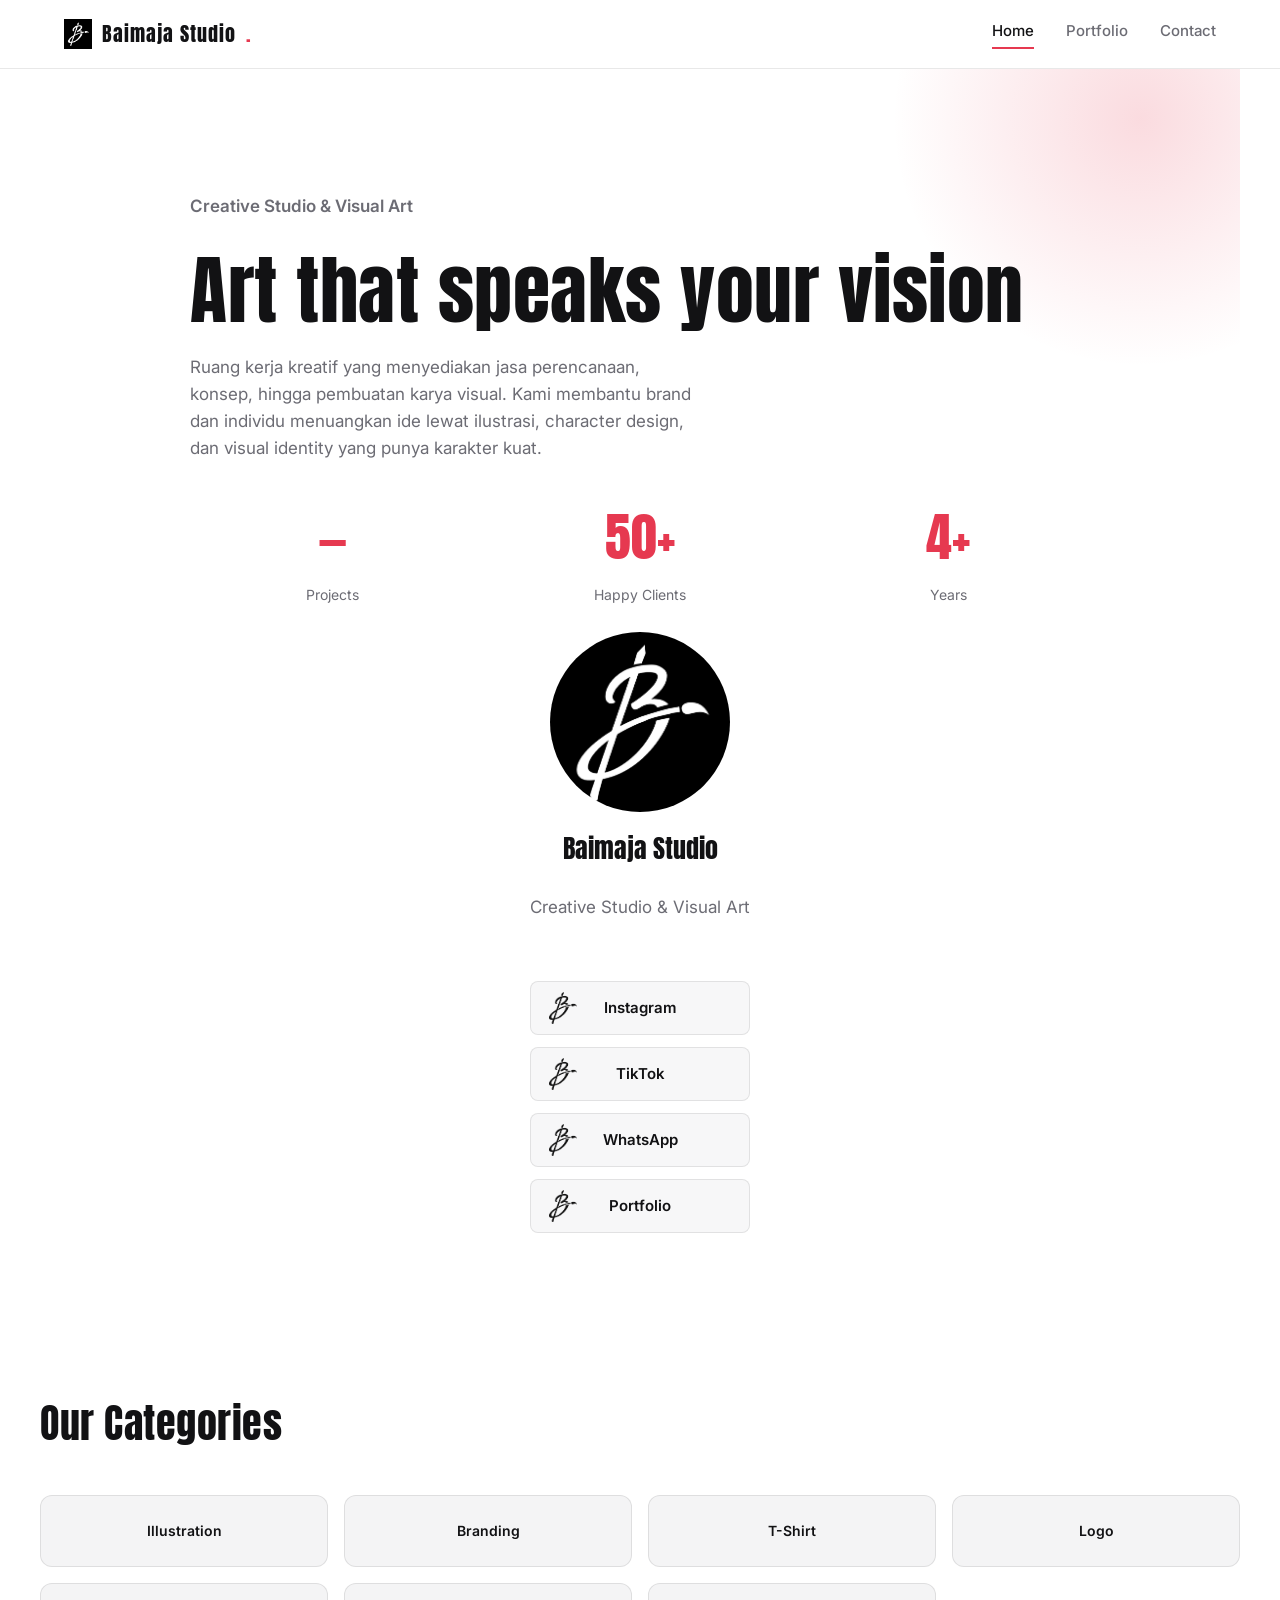
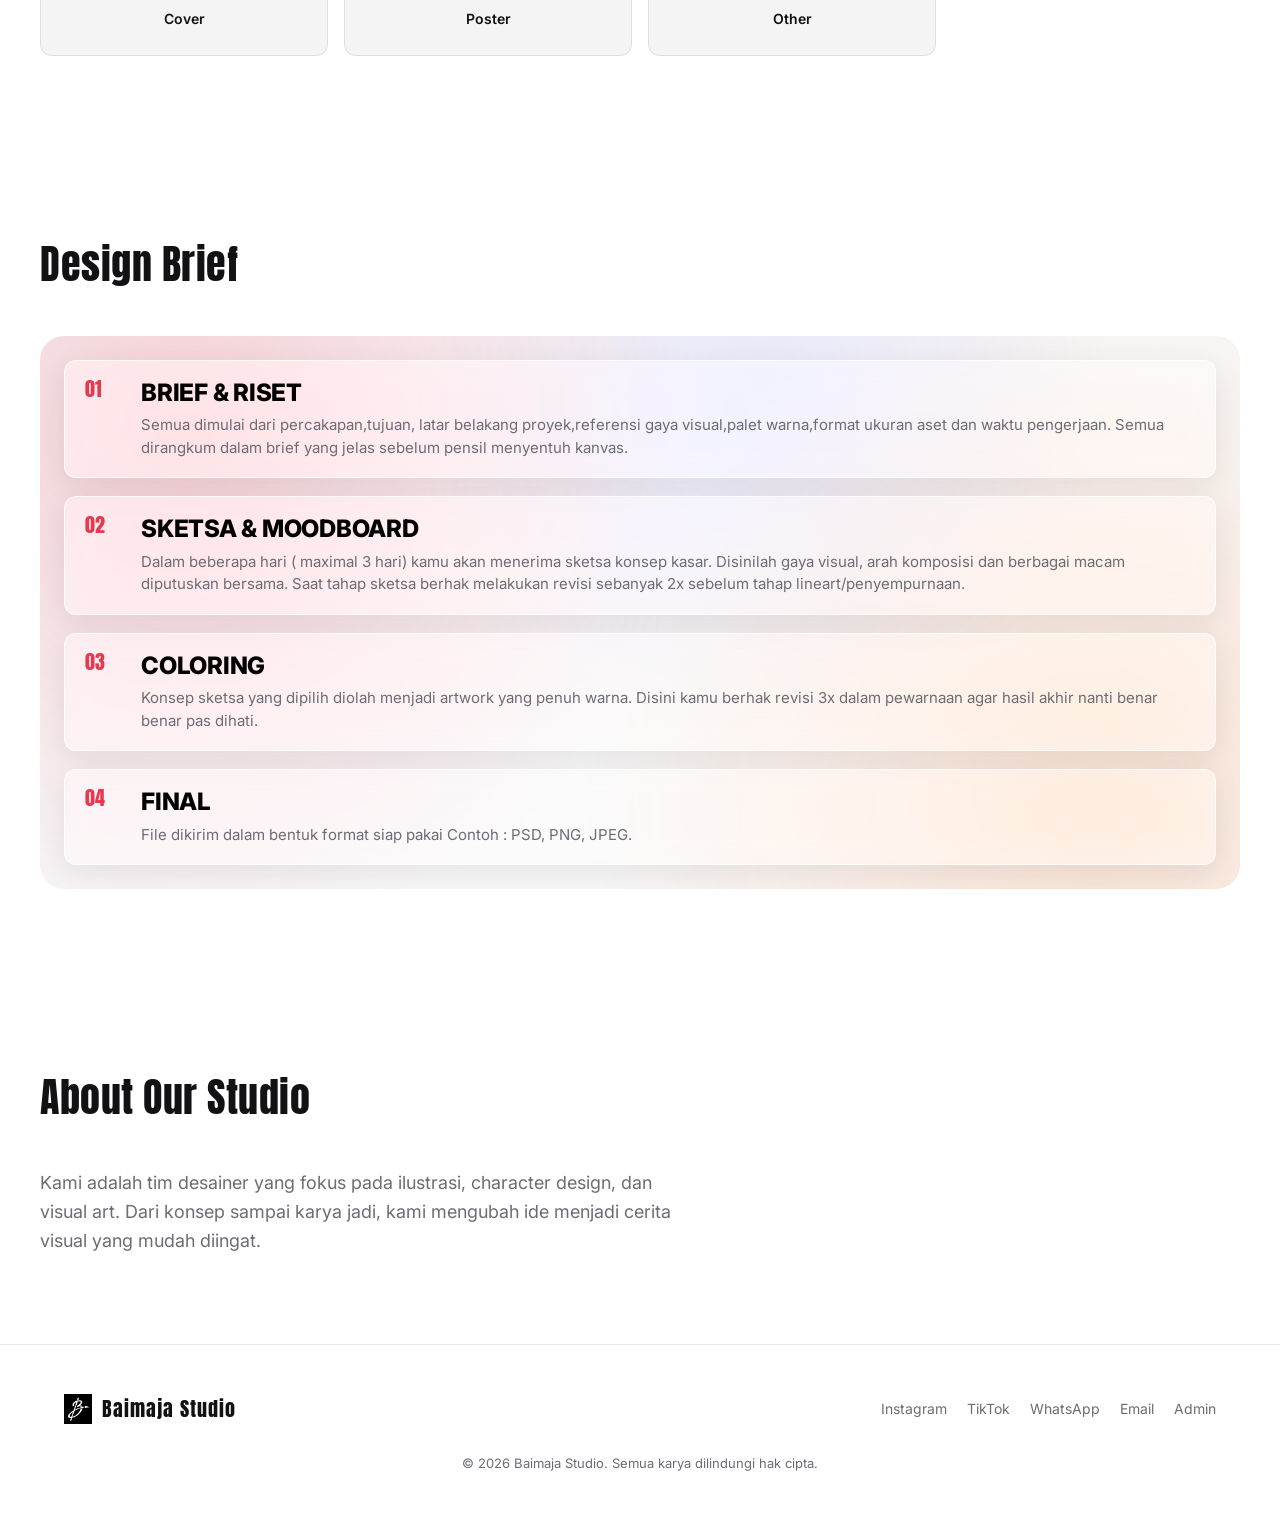
==== commit 00812a25: "Update index.html" ====
--- a/portfolio-website/index.html
+++ b/portfolio-website/index.html
@@ -98,7 +98,7 @@
       <span class="brief-number">01</span>
       <div class="brief-text">
         <p class="brief-title">Brief &amp; Riset</p>
-        <p class="brief-desc">Semua dimulai dari percakapan: tujuan, audiens, referensi gaya, dan tenggat. Kebutuhanmu dirangkum dalam brief yang jelas sebelum pensil menyentuh kanvas.</p>
+        <p class="brief-desc">Semua dimulai dari percakapan,tujuan, latar belakang proyek,referensi gaya visual,palet warna,format ukuran aset dan waktu pengerjaan. Semua dirangkum dalam brief yang jelas sebelum pensil menyentuh kanvas.</p>
       </div>
     </div>
 
@@ -106,7 +106,7 @@
       <span class="brief-number">02</span>
       <div class="brief-text">
         <p class="brief-title">Sketsa &amp; Moodboard</p>
-        <p class="brief-desc">Kamu menerima beberapa sketsa konsep kasar beserta moodboard. Di sinilah arah komposisi, karakter, dan gaya visual diputuskan bersama.</p>
+        <p class="brief-desc">Dalam beberapa hari ( maximal 3 hari) kamu akan menerima sketsa konsep kasar. Disinilah gaya visual, arah komposisi dan berbagai macam diputuskan bersama. Saat tahap sketsa berhak melakukan revisi sebanyak 2x sebelum tahap lineart/penyempurnaan.</p>
       </div>
     </div>
 
@@ -114,7 +114,7 @@
       <span class="brief-number">03</span>
       <div class="brief-text">
         <p class="brief-title">Coloring</p>
-        <p class="brief-desc">Konsep yang terpilih diolah menjadi artwork penuh warna, lengkap dengan detail dan palet yang sesuai.</p>
+        <p class="brief-desc">Konsep sketsa yang dipilih diolah menjadi artwork yang penuh warna. Disini kamu berhak revisi 3x dalam pewarnaan agar hasil akhir nanti benar benar pas dihati.</p>
       </div>
     </div>
 
@@ -122,23 +122,7 @@
       <span class="brief-number">04</span>
       <div class="brief-text">
         <p class="brief-title">Final</p>
-        <p class="brief-desc">Artwork dirapikan dan dicek ulang sampai semua detailnya siap dipakai.</p>
-      </div>
-    </div>
-
-    <div class="brief-step">
-      <span class="brief-number">05</span>
-      <div class="brief-text">
-        <p class="brief-title">Revision &amp; Refinement</p>
-        <p class="brief-desc">Setiap paket menyertakan putaran revisi agar hasil akhirnya benar-benar pas.</p>
-      </div>
-    </div>
-
-    <div class="brief-step">
-      <span class="brief-number">06</span>
-      <div class="brief-text">
-        <p class="brief-title">Final Delivery</p>
-        <p class="brief-desc">File final dikirim dalam format siap pakai, untuk cetak maupun digital.</p>
+        <p class="brief-desc">File dikirim dalam bentuk format siap pakai Contoh : PSD, PNG, JPEG.</p>
       </div>
     </div>
 
--- a/portfolio-website/assets/css/style.css
+++ b/portfolio-website/assets/css/style.css
@@ -1167,11 +1167,11 @@
 }
 
 .design-brief .brief-title {
-  font-family: 'Cinzel', 'Times New Roman', serif;
+  font-family: 'Bricolage Grotesque', 'Inter', sans-serif;
   font-weight: 800;
-  font-size: 1.45rem;
-  letter-spacing: 0.04em;
-  line-height: 1.25;
+  font-size: 1.5rem;
+  letter-spacing: -0.01em;
+  line-height: 1.15;
   color: #000;
 }
 
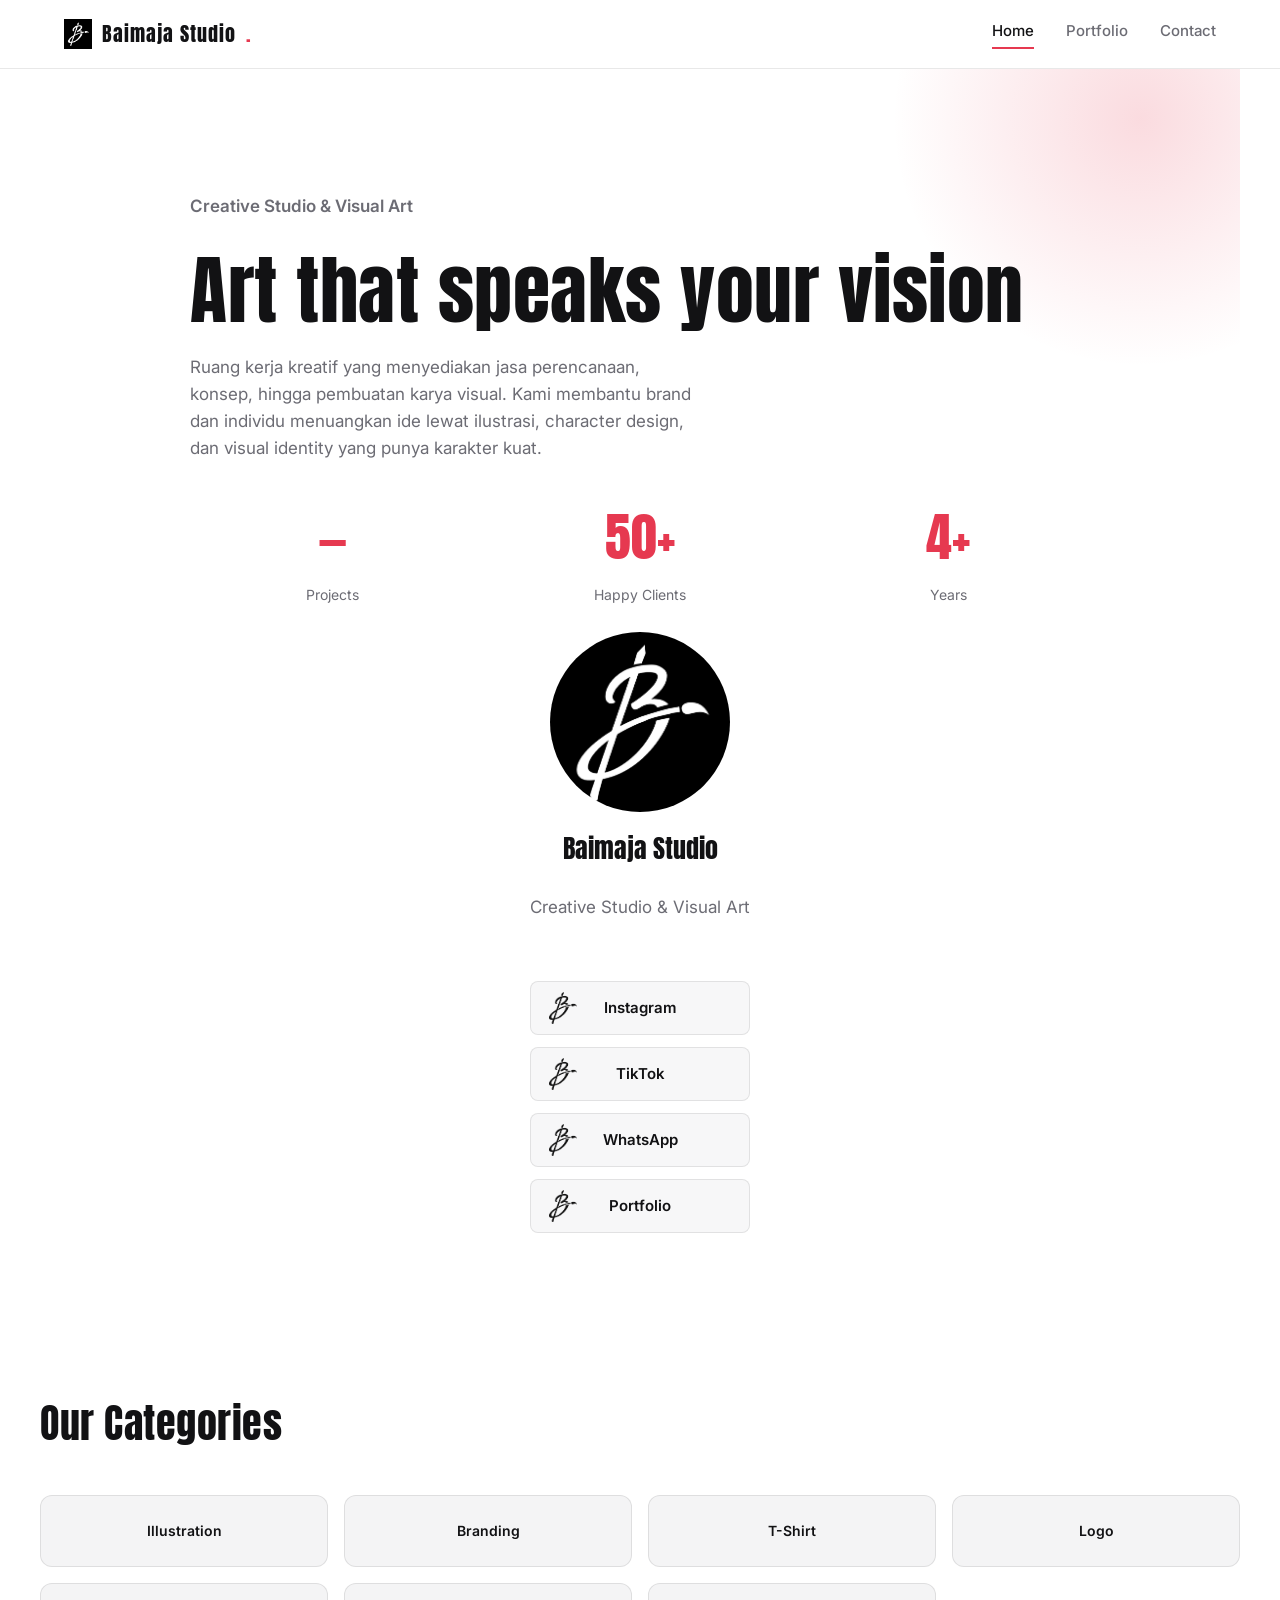
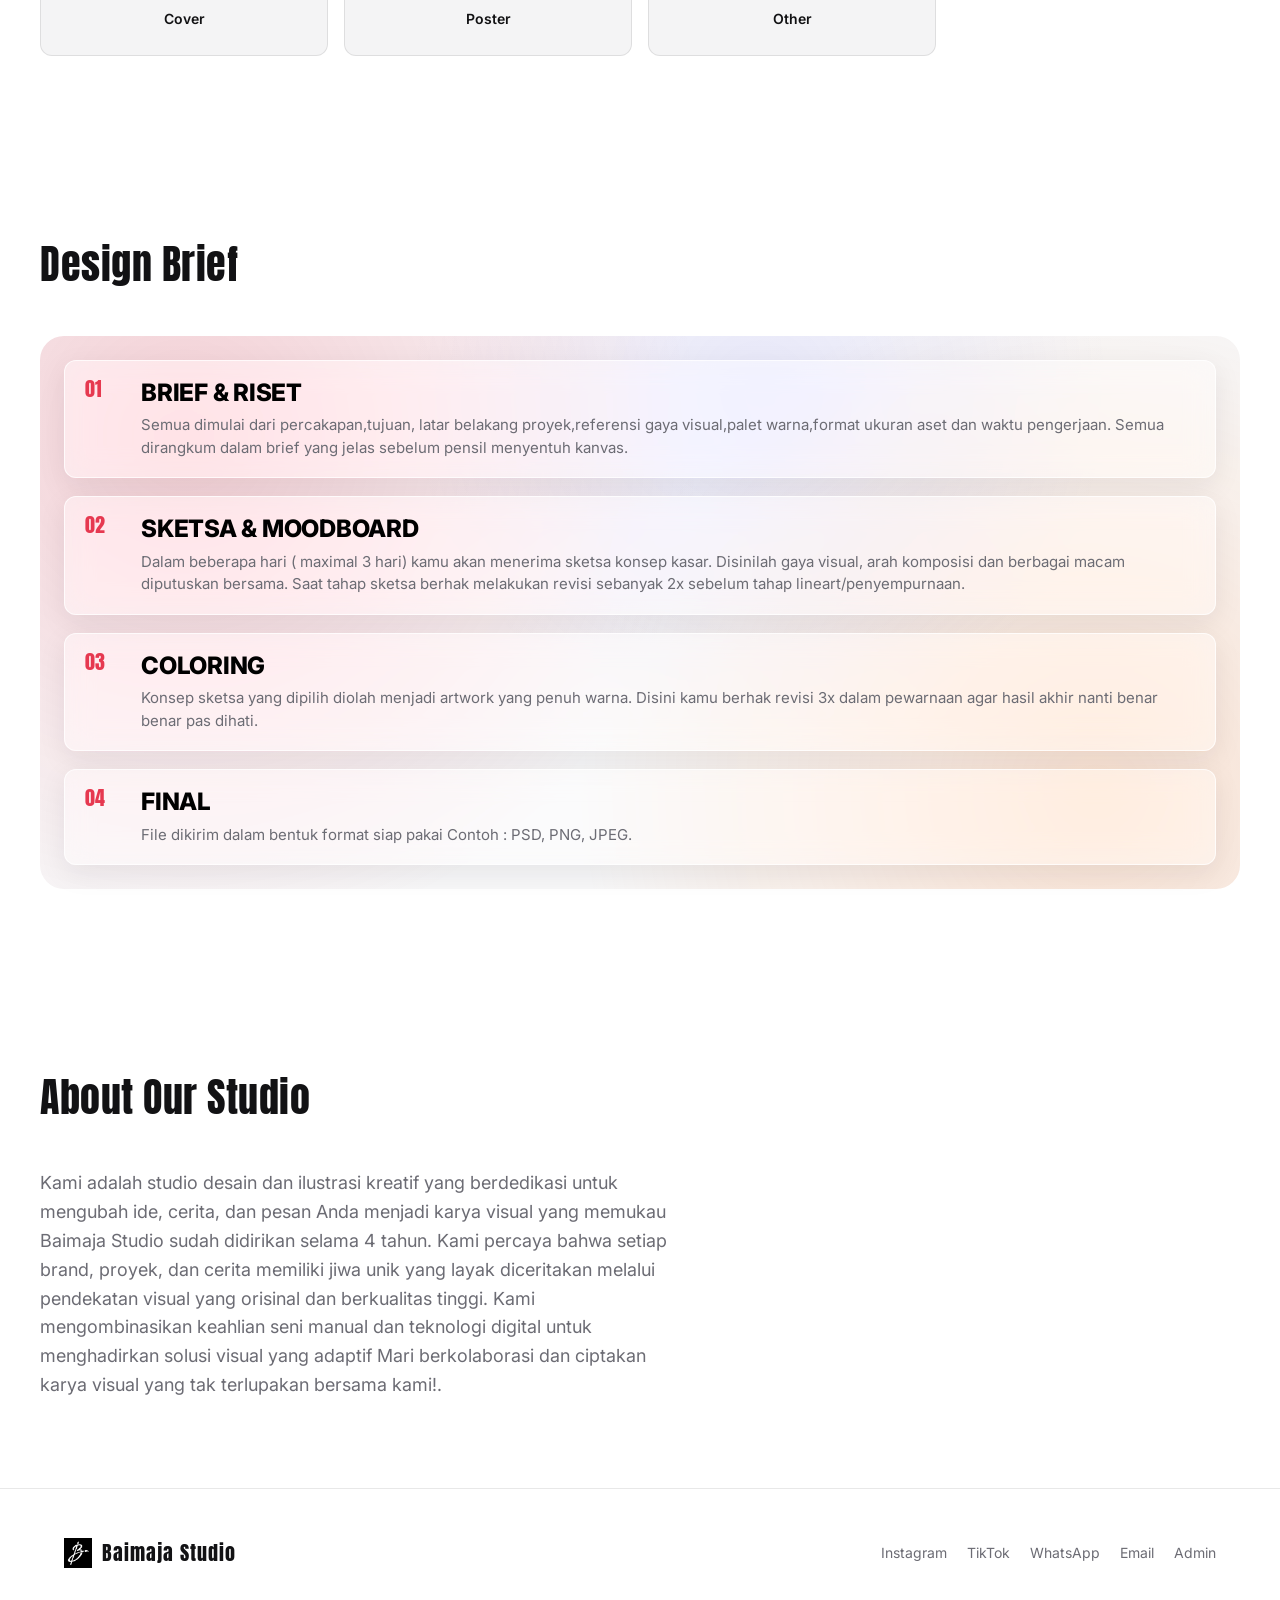
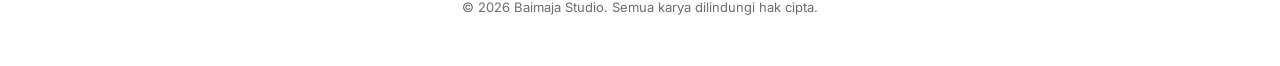
==== commit 582b8b2f: "Update index.html" ====
--- a/portfolio-website/index.html
+++ b/portfolio-website/index.html
@@ -133,7 +133,10 @@
   <div class="section-head">
     <h2>About Our Studio</h2>
   </div>
-  <p class="about-lead">Kami adalah tim desainer yang fokus pada ilustrasi, character design, dan visual art. Dari konsep sampai karya jadi, kami mengubah ide menjadi cerita visual yang mudah diingat.</p>
+  <p class="about-lead">Kami adalah studio desain dan ilustrasi kreatif yang berdedikasi untuk mengubah ide, cerita, dan pesan Anda menjadi karya visual yang memukau
+Baimaja Studio sudah didirikan selama 4 tahun. Kami percaya bahwa setiap brand, proyek, dan cerita memiliki jiwa unik yang layak diceritakan melalui pendekatan visual yang orisinal dan berkualitas tinggi.
+Kami mengombinasikan keahlian seni manual dan teknologi digital untuk menghadirkan solusi visual yang adaptif
+Mari berkolaborasi dan ciptakan karya visual yang tak terlupakan bersama kami!.</p>
 </section>
 
 </main>
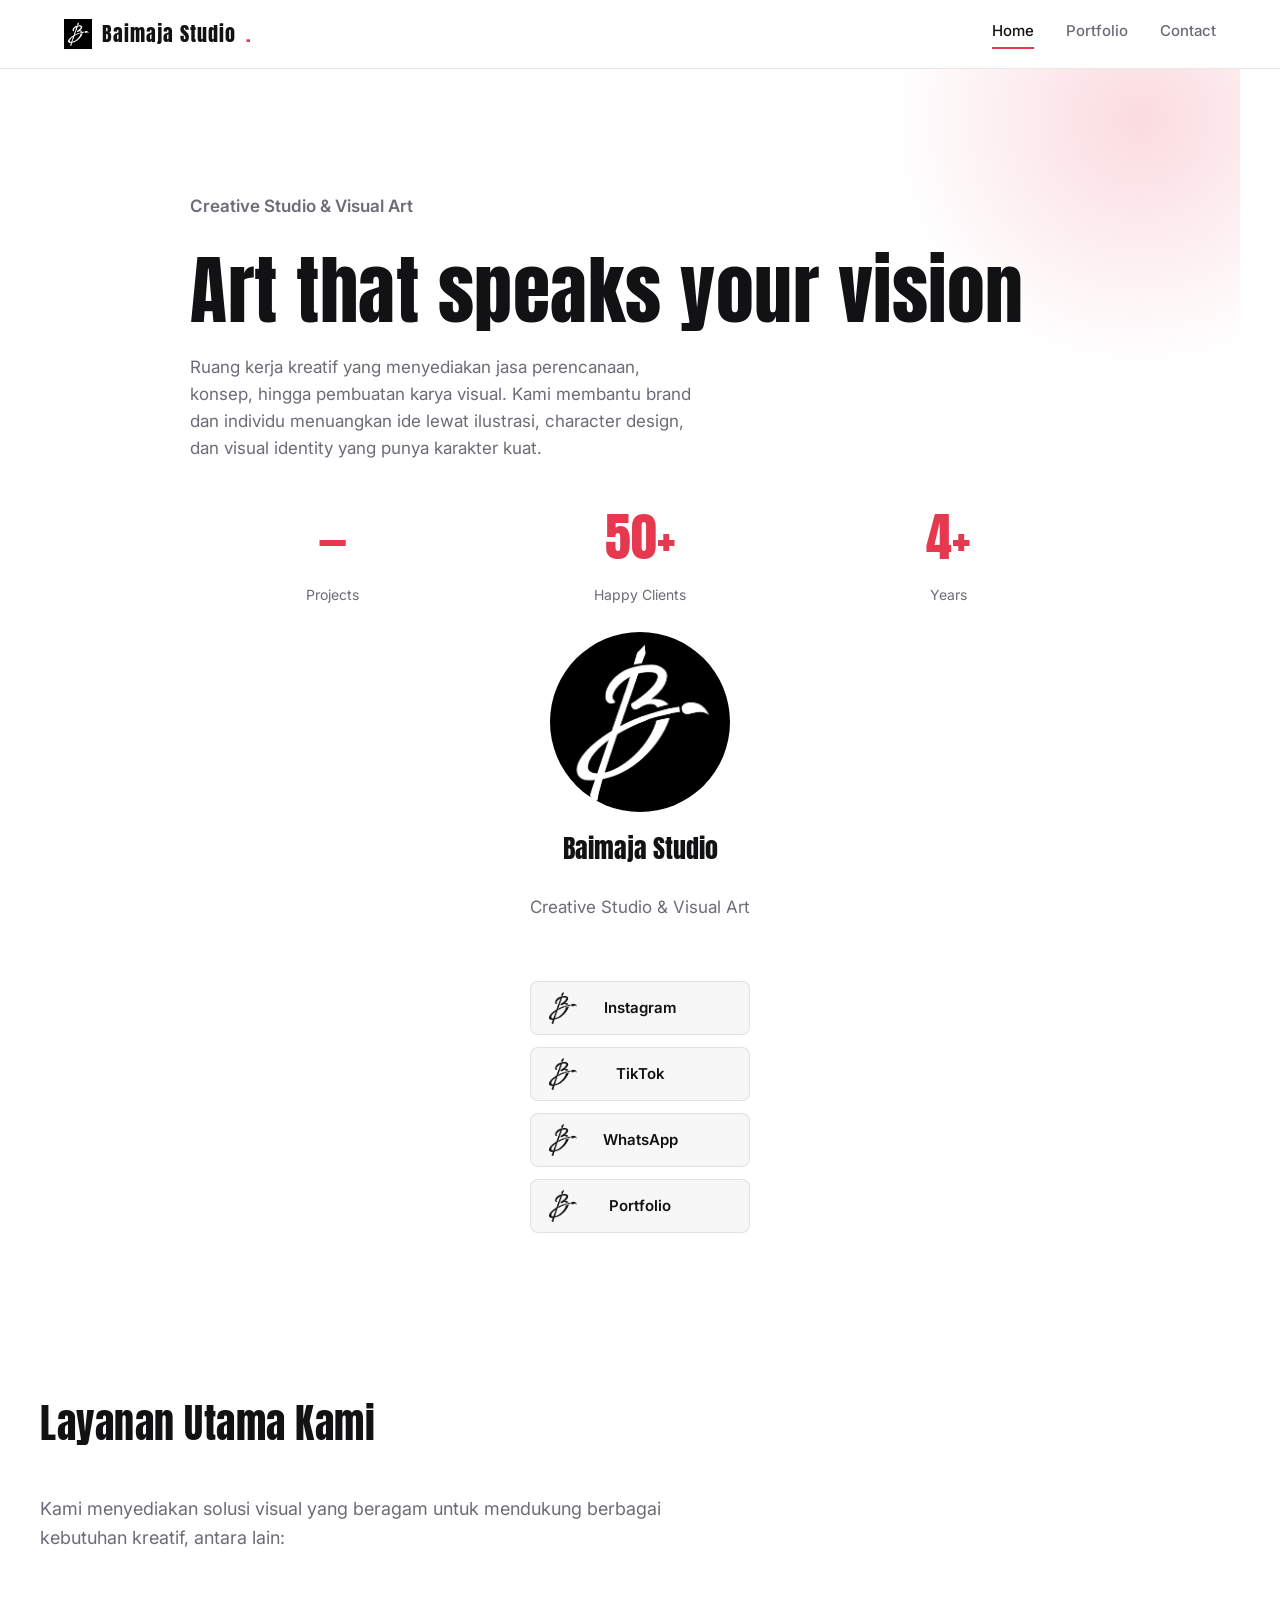
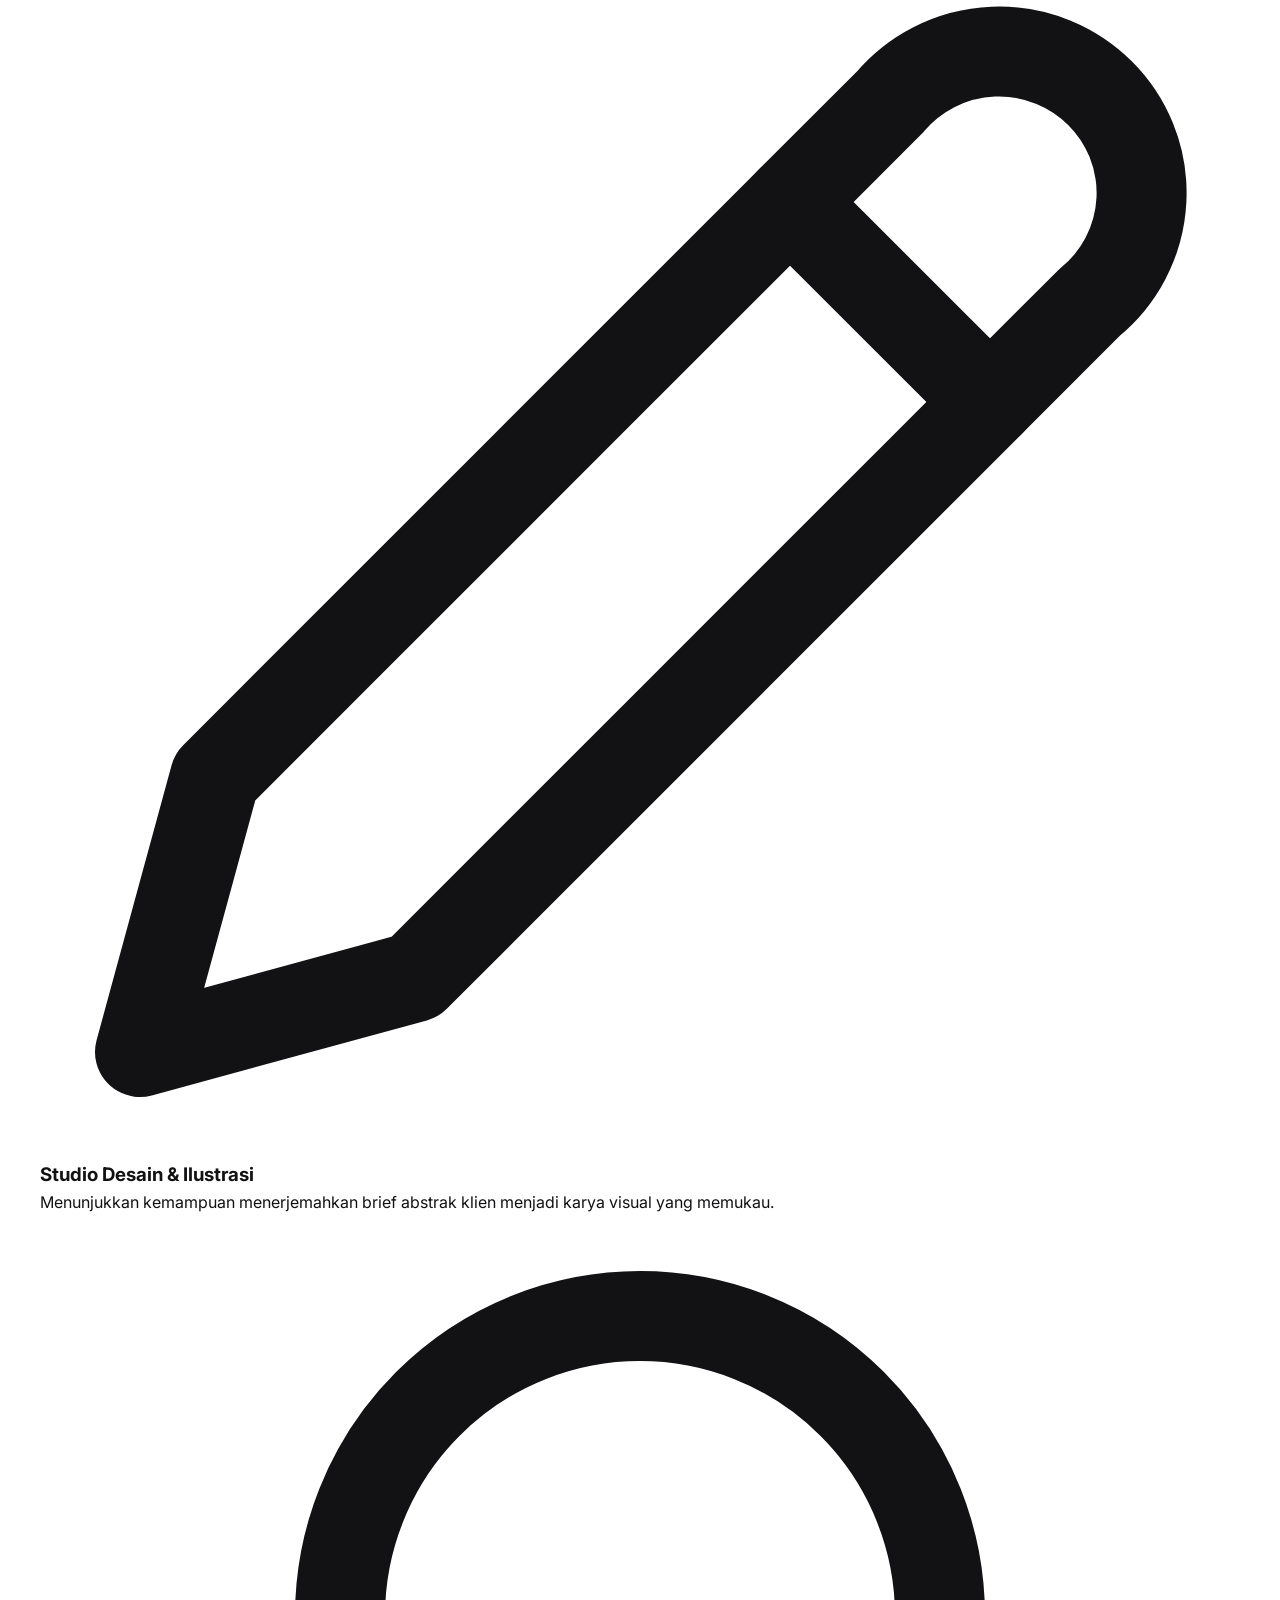
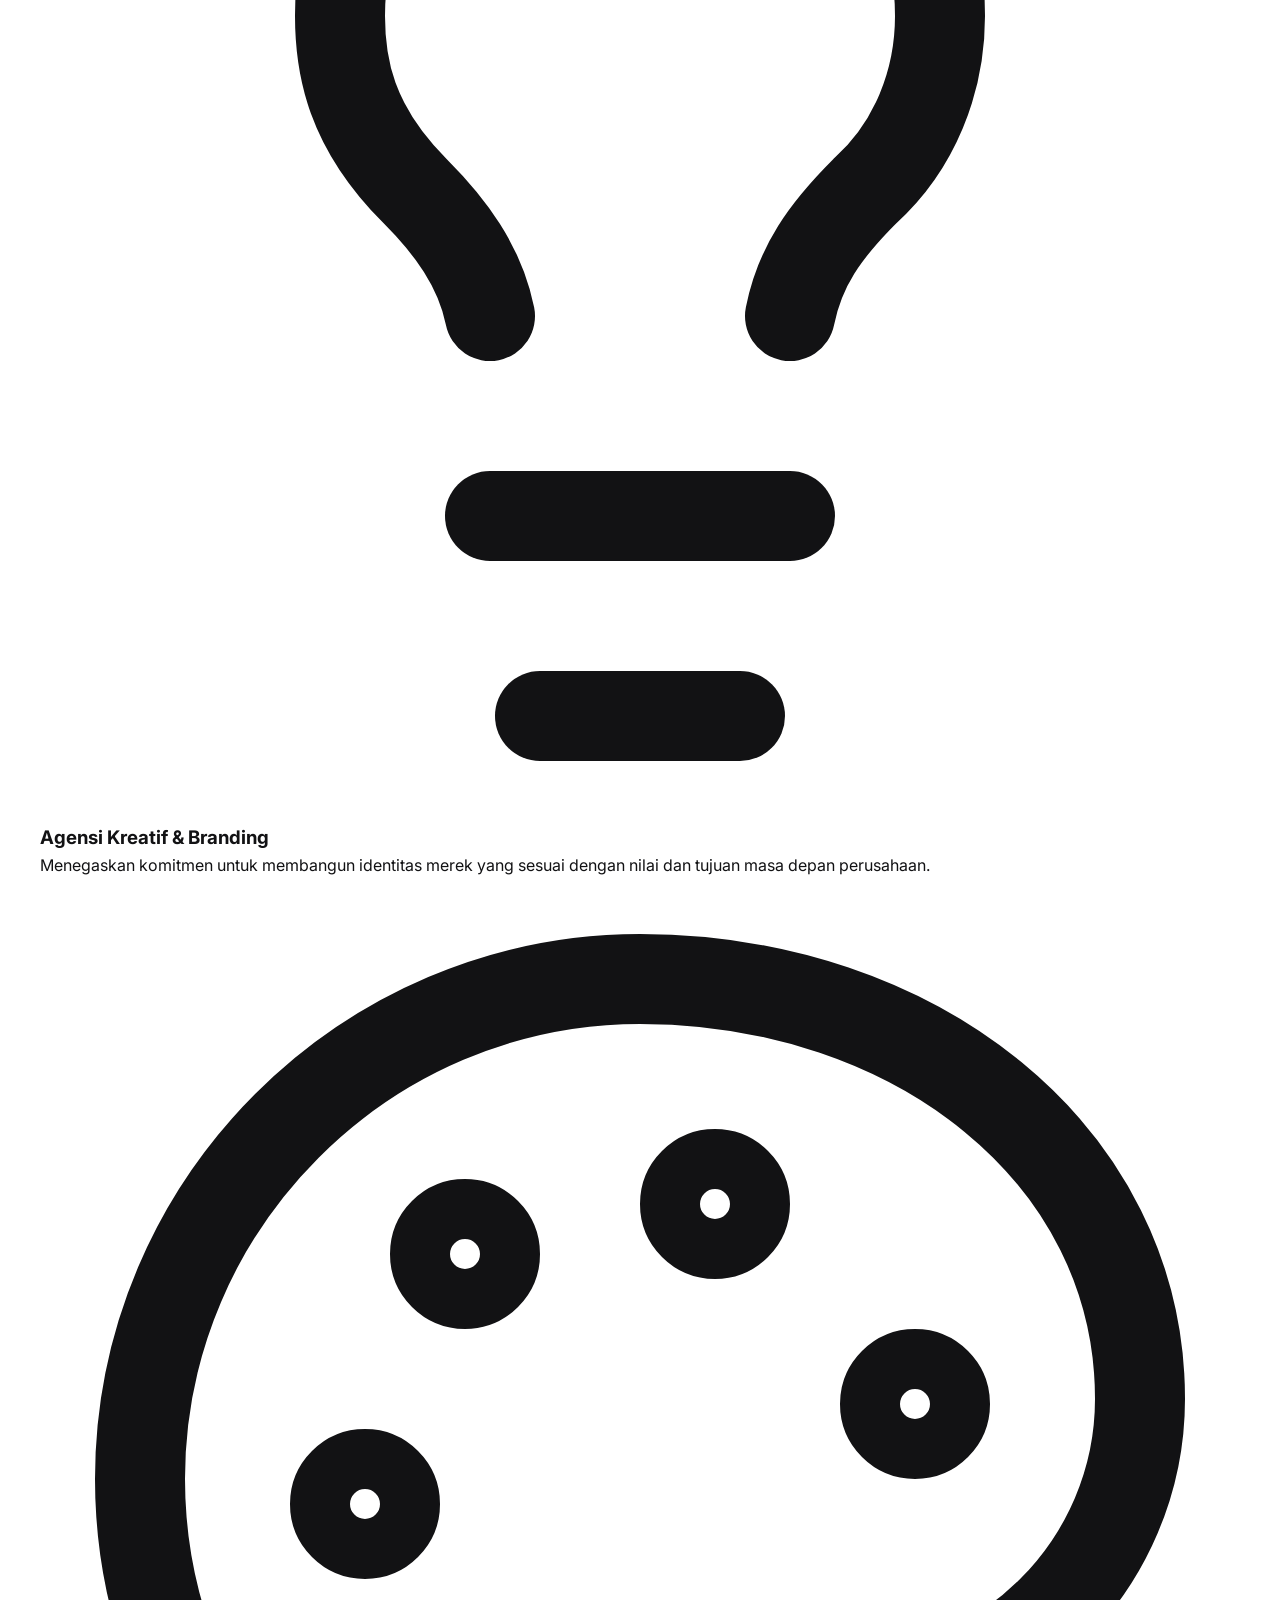
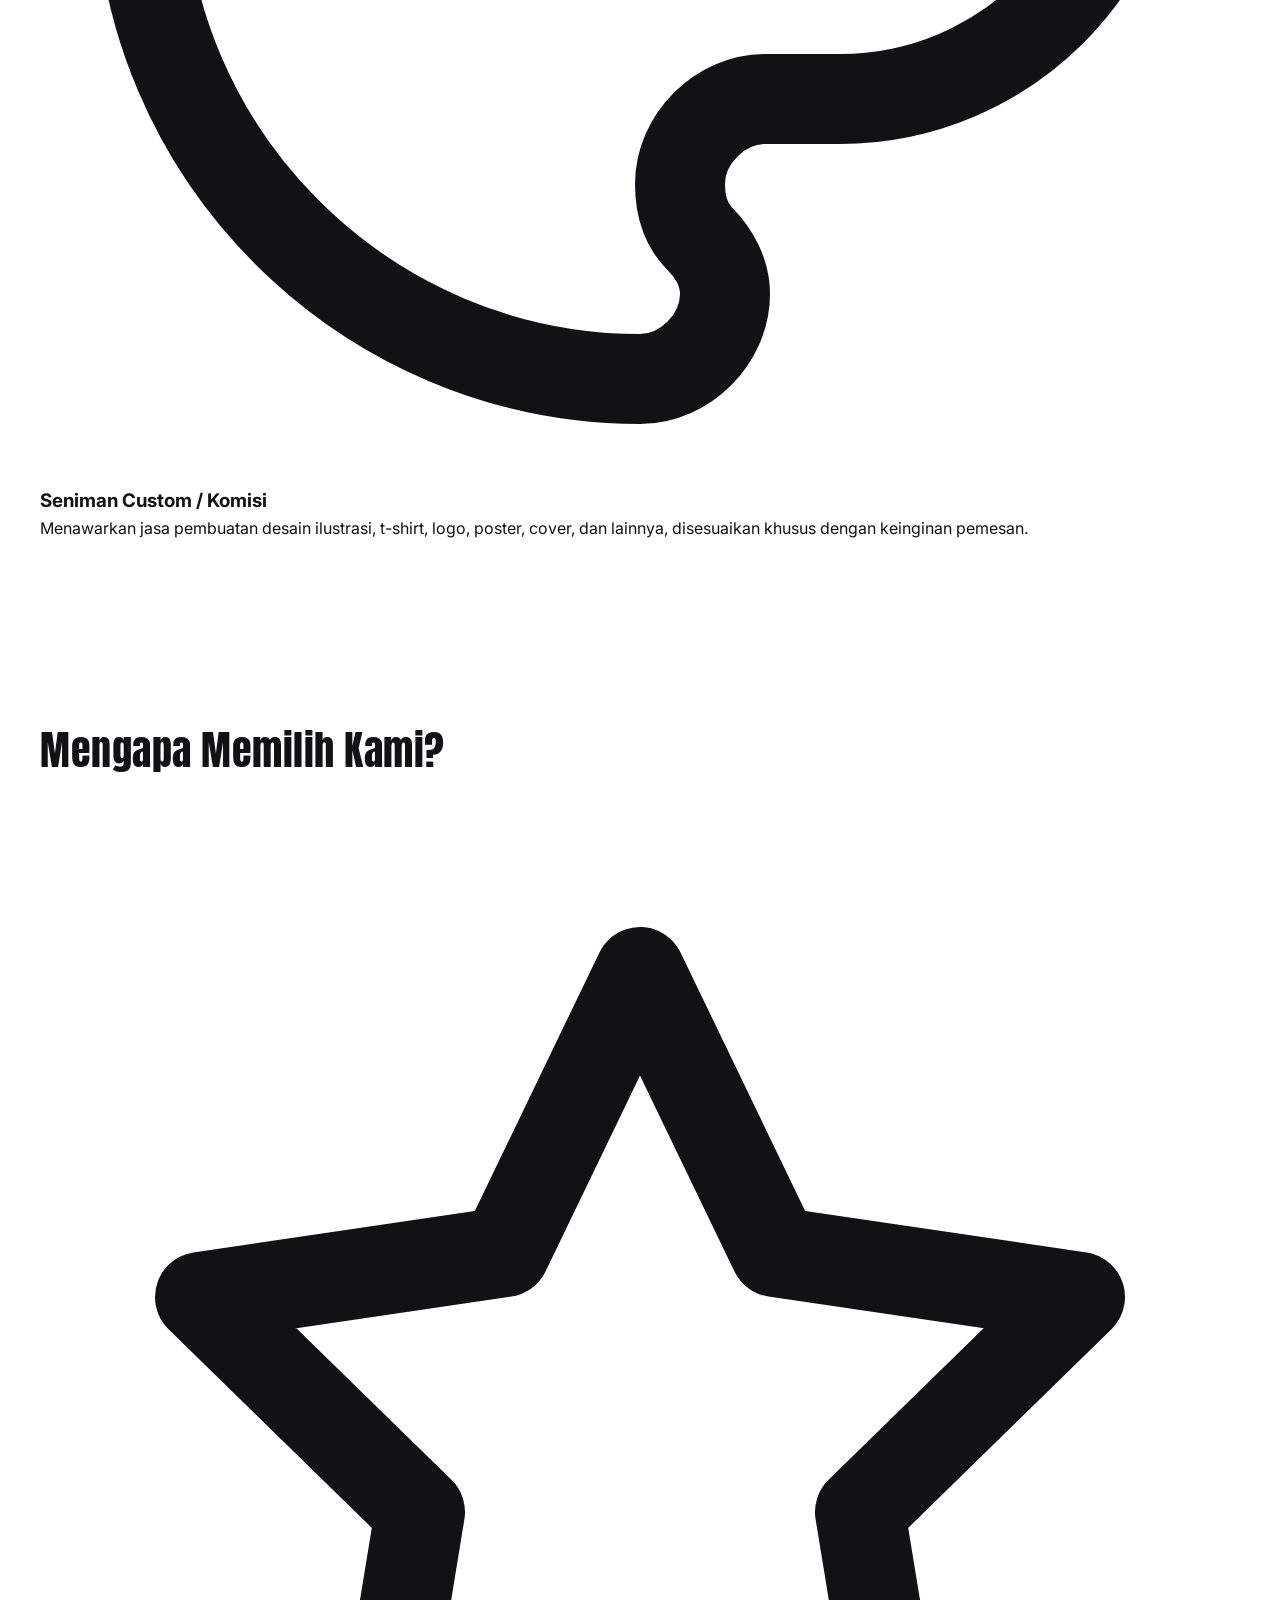
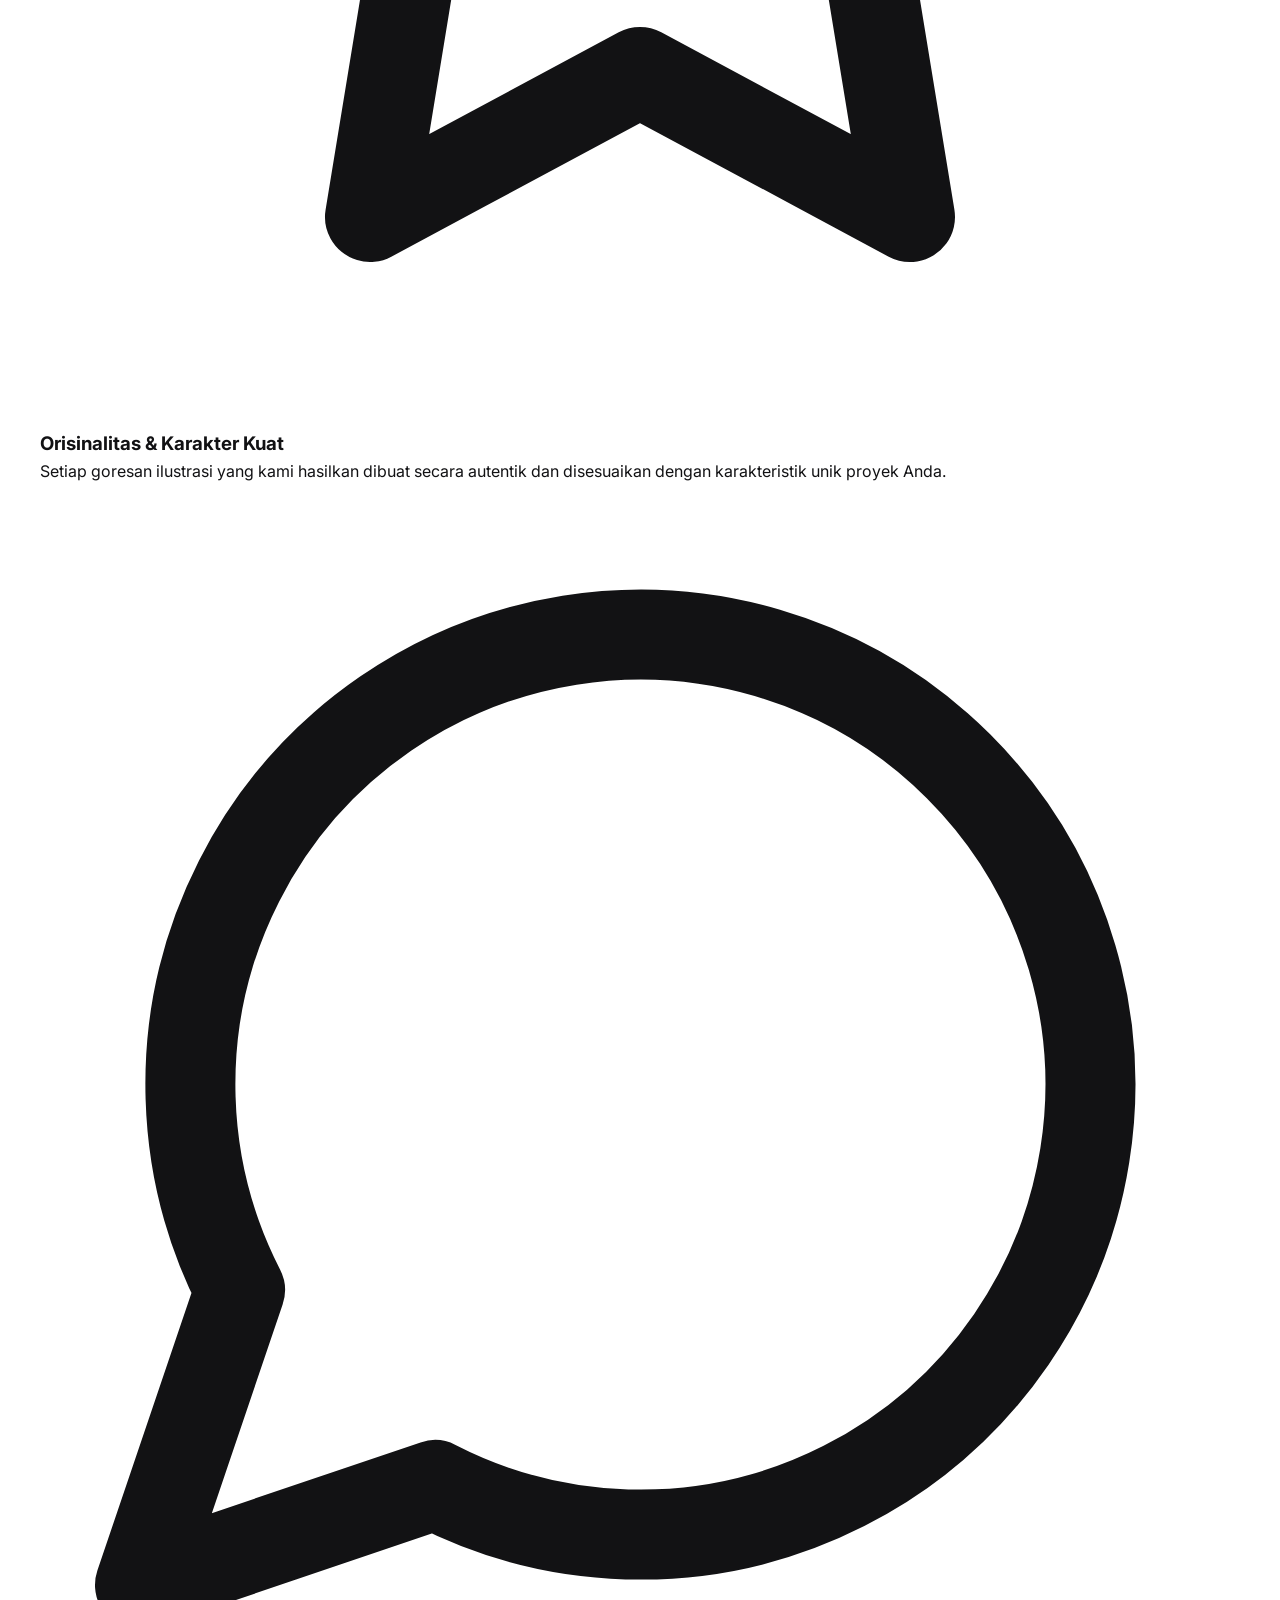
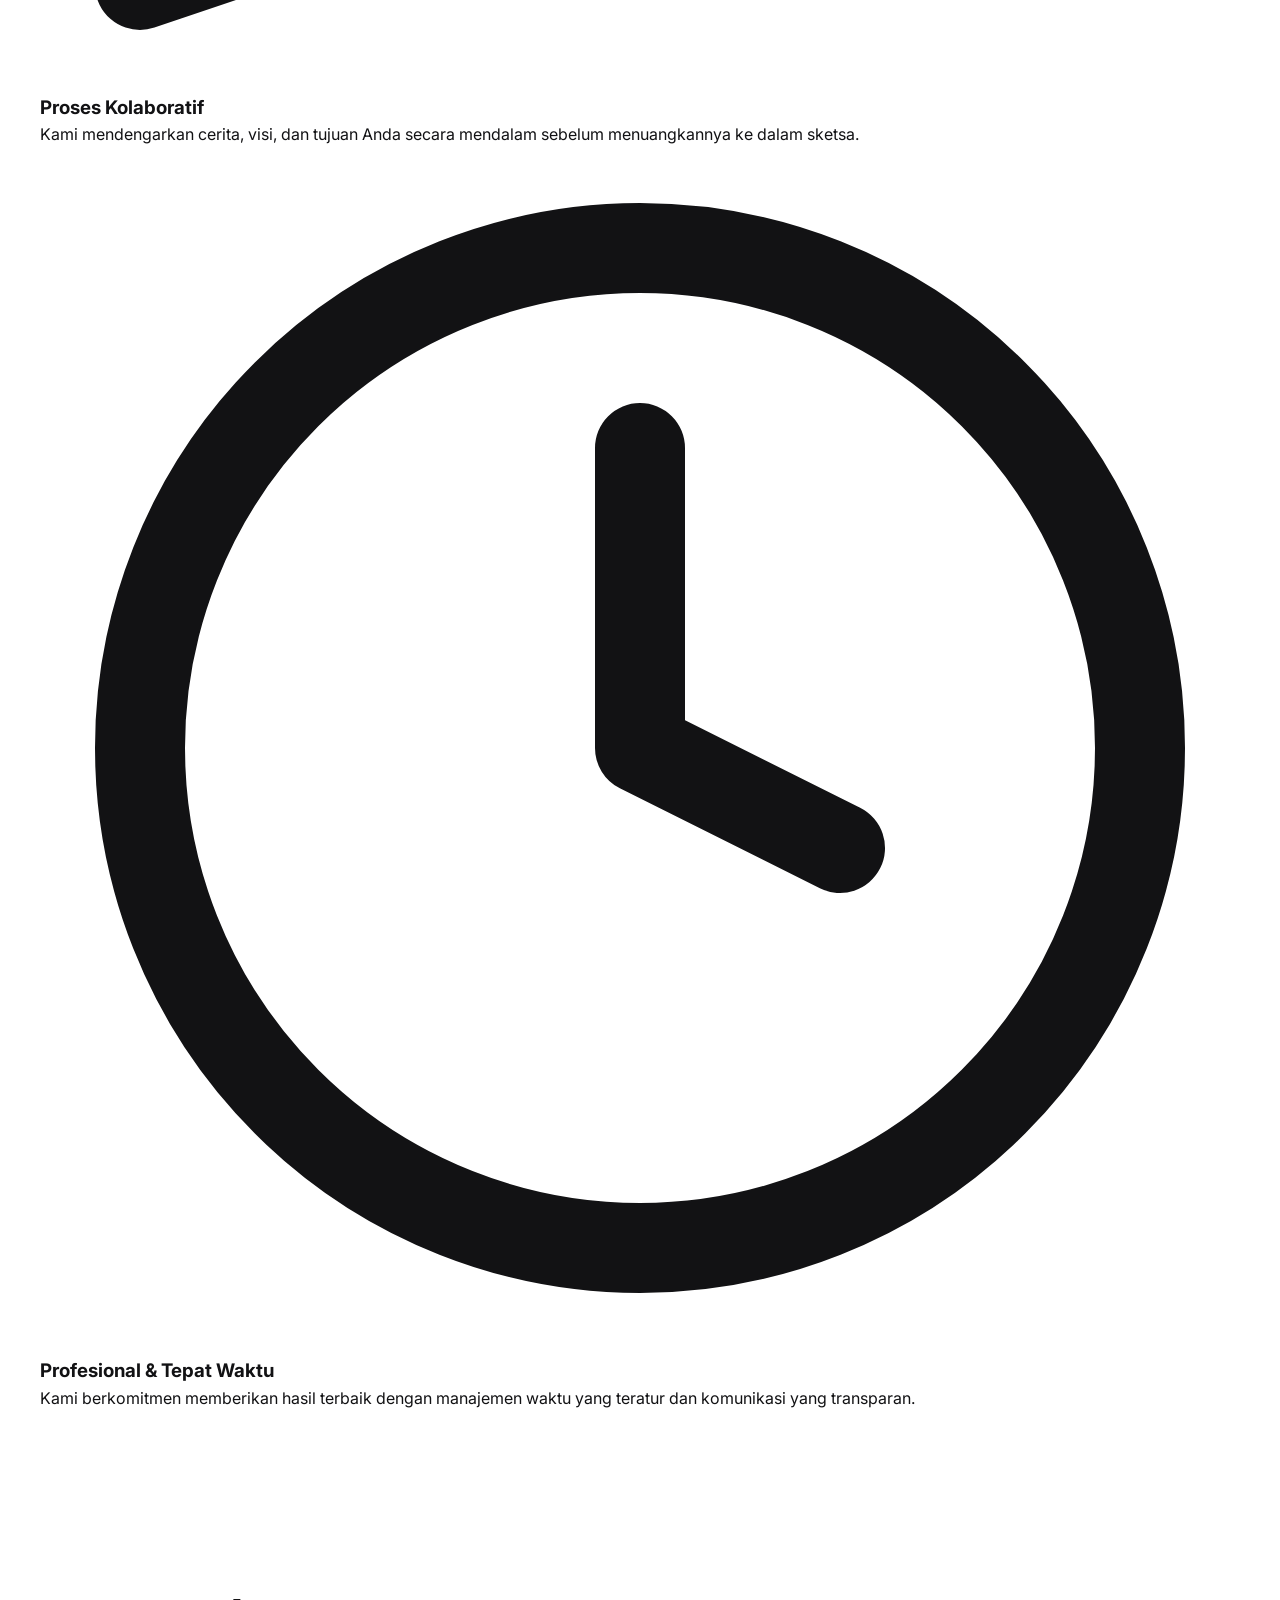
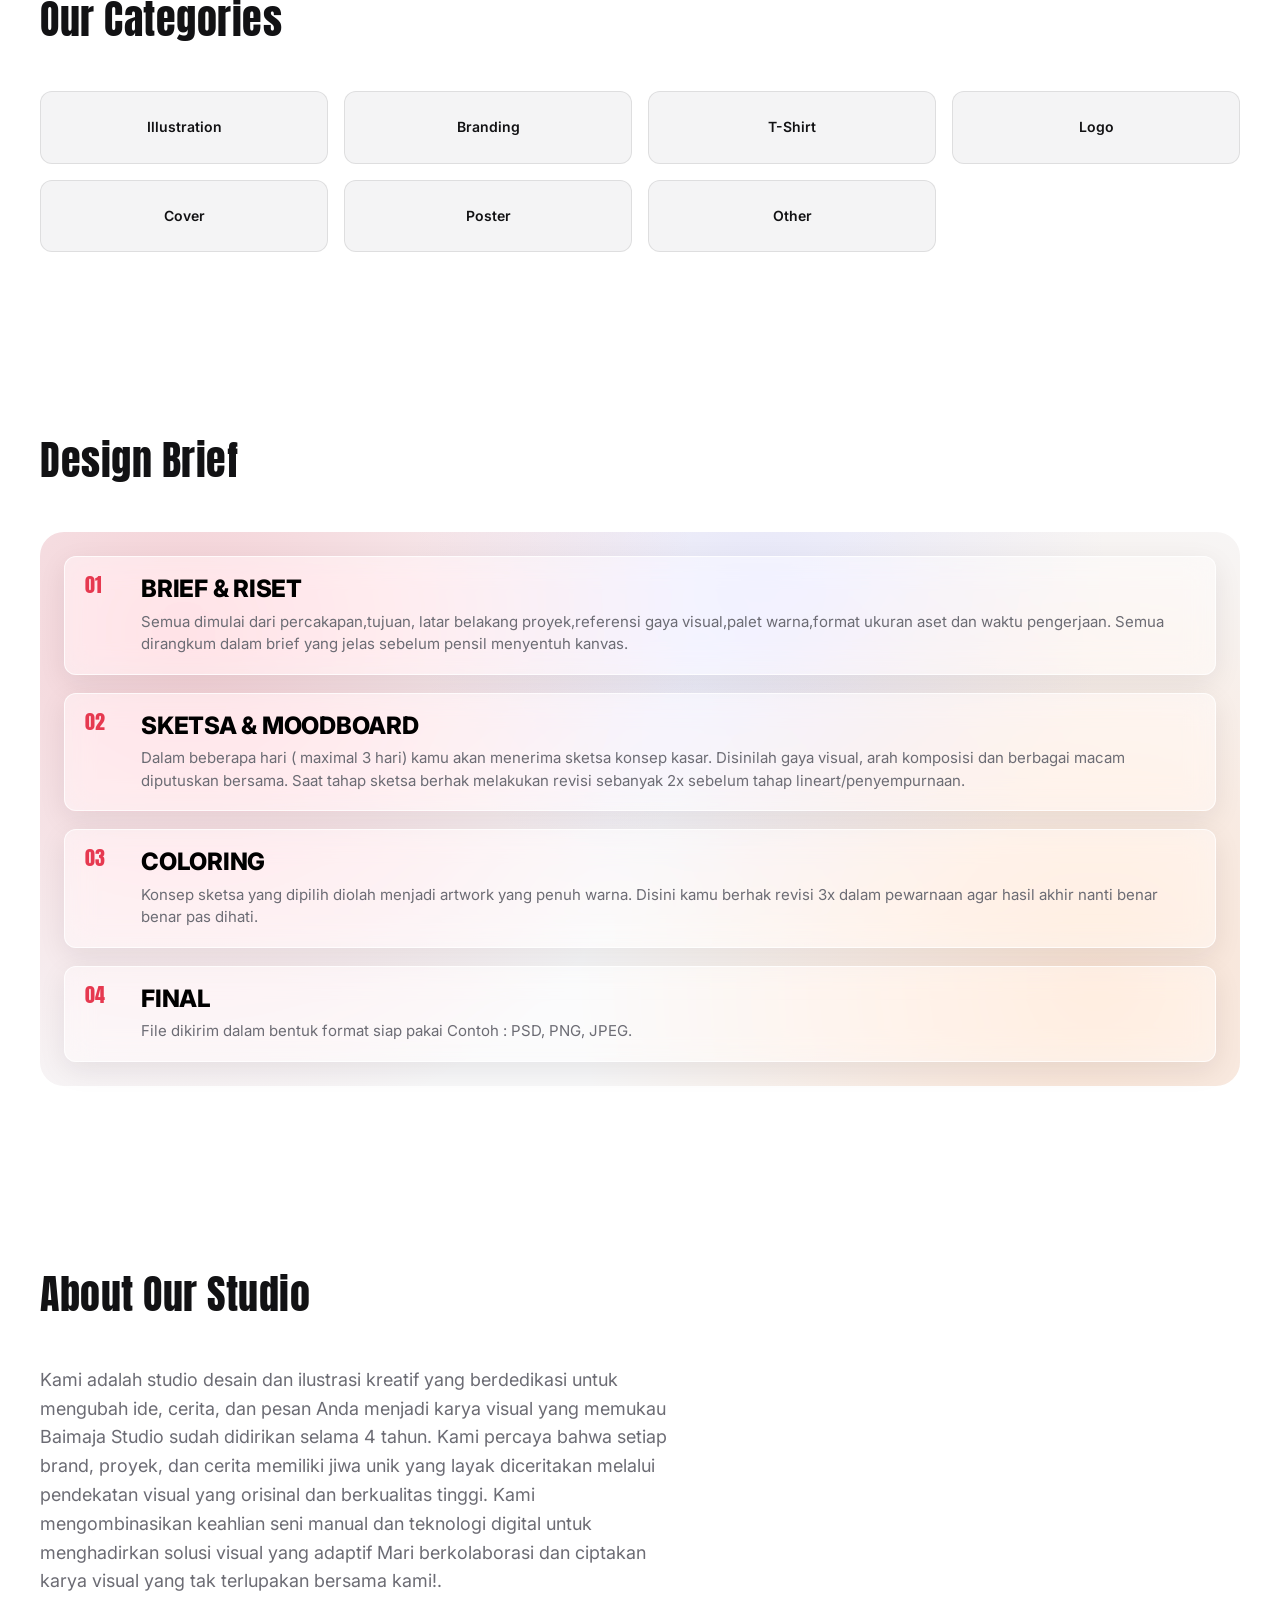
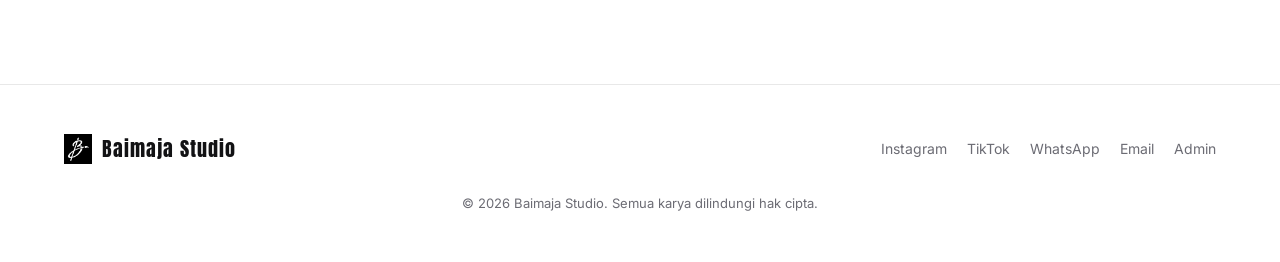
==== commit 74e83f15: "Update index.html" ====
--- a/portfolio-website/index.html
+++ b/portfolio-website/index.html
@@ -83,6 +83,79 @@
 
 <section class="section container">
   <div class="section-head">
+    <h2>Layanan Utama Kami</h2>
+  </div>
+  <p class="about-lead">Kami menyediakan solusi visual yang beragam untuk mendukung berbagai kebutuhan kreatif, antara lain:</p>
+
+  <div class="glass-wrap">
+    <div class="glass-grid reveal-group">
+
+      <article class="glass-card">
+        <div class="glass-icon">
+          <svg viewBox="0 0 24 24" fill="none" stroke="currentColor" stroke-width="1.8" stroke-linecap="round" stroke-linejoin="round"><path d="M17 3a2.85 2.83 0 1 1 4 4L7.5 20.5 2 22l1.5-5.5Z"/><path d="m15 5 4 4"/></svg>
+        </div>
+        <h3>Studio Desain &amp; Ilustrasi</h3>
+        <p>Menunjukkan kemampuan menerjemahkan brief abstrak klien menjadi karya visual yang memukau.</p>
+      </article>
+
+      <article class="glass-card">
+        <div class="glass-icon">
+          <svg viewBox="0 0 24 24" fill="none" stroke="currentColor" stroke-width="1.8" stroke-linecap="round" stroke-linejoin="round"><path d="M15 14c.2-1 .7-1.7 1.5-2.5 1-.9 1.5-2.2 1.5-3.5A6 6 0 0 0 6 8c0 1 .2 2.2 1.5 3.5.7.7 1.3 1.5 1.5 2.5"/><path d="M9 18h6"/><path d="M10 22h4"/></svg>
+        </div>
+        <h3>Agensi Kreatif &amp; Branding</h3>
+        <p>Menegaskan komitmen untuk membangun identitas merek yang sesuai dengan nilai dan tujuan masa depan perusahaan.</p>
+      </article>
+
+      <article class="glass-card">
+        <div class="glass-icon">
+          <svg viewBox="0 0 24 24" fill="none" stroke="currentColor" stroke-width="1.8" stroke-linecap="round" stroke-linejoin="round"><circle cx="13.5" cy="6.5" r=".6"/><circle cx="17.5" cy="10.5" r=".6"/><circle cx="8.5" cy="7.5" r=".6"/><circle cx="6.5" cy="12.5" r=".6"/><path d="M12 2C6.5 2 2 6.5 2 12s4.5 10 10 10c.9 0 1.7-.8 1.7-1.7 0-.4-.2-.8-.5-1.1-.3-.3-.4-.7-.4-1.1 0-.9.8-1.7 1.7-1.7H16c3.3 0 6-2.7 6-6 0-4.9-4.5-8.4-10-8.4Z"/></svg>
+        </div>
+        <h3>Seniman Custom / Komisi</h3>
+        <p>Menawarkan jasa pembuatan desain ilustrasi, t-shirt, logo, poster, cover, dan lainnya, disesuaikan khusus dengan keinginan pemesan.</p>
+      </article>
+
+    </div>
+  </div>
+</section>
+
+<section class="section container">
+  <div class="section-head">
+    <h2>Mengapa Memilih Kami?</h2>
+  </div>
+
+  <div class="glass-wrap">
+    <div class="glass-grid reveal-group">
+
+      <article class="glass-card">
+        <div class="glass-icon">
+          <svg viewBox="0 0 24 24" fill="none" stroke="currentColor" stroke-width="1.8" stroke-linecap="round" stroke-linejoin="round"><path d="M12 3l2.7 5.6 6.1.9-4.4 4.3 1 6.1L12 17l-5.4 2.9 1-6.1L3.2 9.5l6.1-.9z"/></svg>
+        </div>
+        <h3>Orisinalitas &amp; Karakter Kuat</h3>
+        <p>Setiap goresan ilustrasi yang kami hasilkan dibuat secara autentik dan disesuaikan dengan karakteristik unik proyek Anda.</p>
+      </article>
+
+      <article class="glass-card">
+        <div class="glass-icon">
+          <svg viewBox="0 0 24 24" fill="none" stroke="currentColor" stroke-width="1.8" stroke-linecap="round" stroke-linejoin="round"><path d="M7.9 20A9 9 0 1 0 4 16.1L2 22Z"/></svg>
+        </div>
+        <h3>Proses Kolaboratif</h3>
+        <p>Kami mendengarkan cerita, visi, dan tujuan Anda secara mendalam sebelum menuangkannya ke dalam sketsa.</p>
+      </article>
+
+      <article class="glass-card">
+        <div class="glass-icon">
+          <svg viewBox="0 0 24 24" fill="none" stroke="currentColor" stroke-width="1.8" stroke-linecap="round" stroke-linejoin="round"><circle cx="12" cy="12" r="10"/><path d="M12 6v6l4 2"/></svg>
+        </div>
+        <h3>Profesional &amp; Tepat Waktu</h3>
+        <p>Kami berkomitmen memberikan hasil terbaik dengan manajemen waktu yang teratur dan komunikasi yang transparan.</p>
+      </article>
+
+    </div>
+  </div>
+</section>
+
+<section class="section container">
+  <div class="section-head">
     <h2>Our Categories</h2>
   </div>
   <div class="category-grid reveal-group" id="categoryGrid"></div>
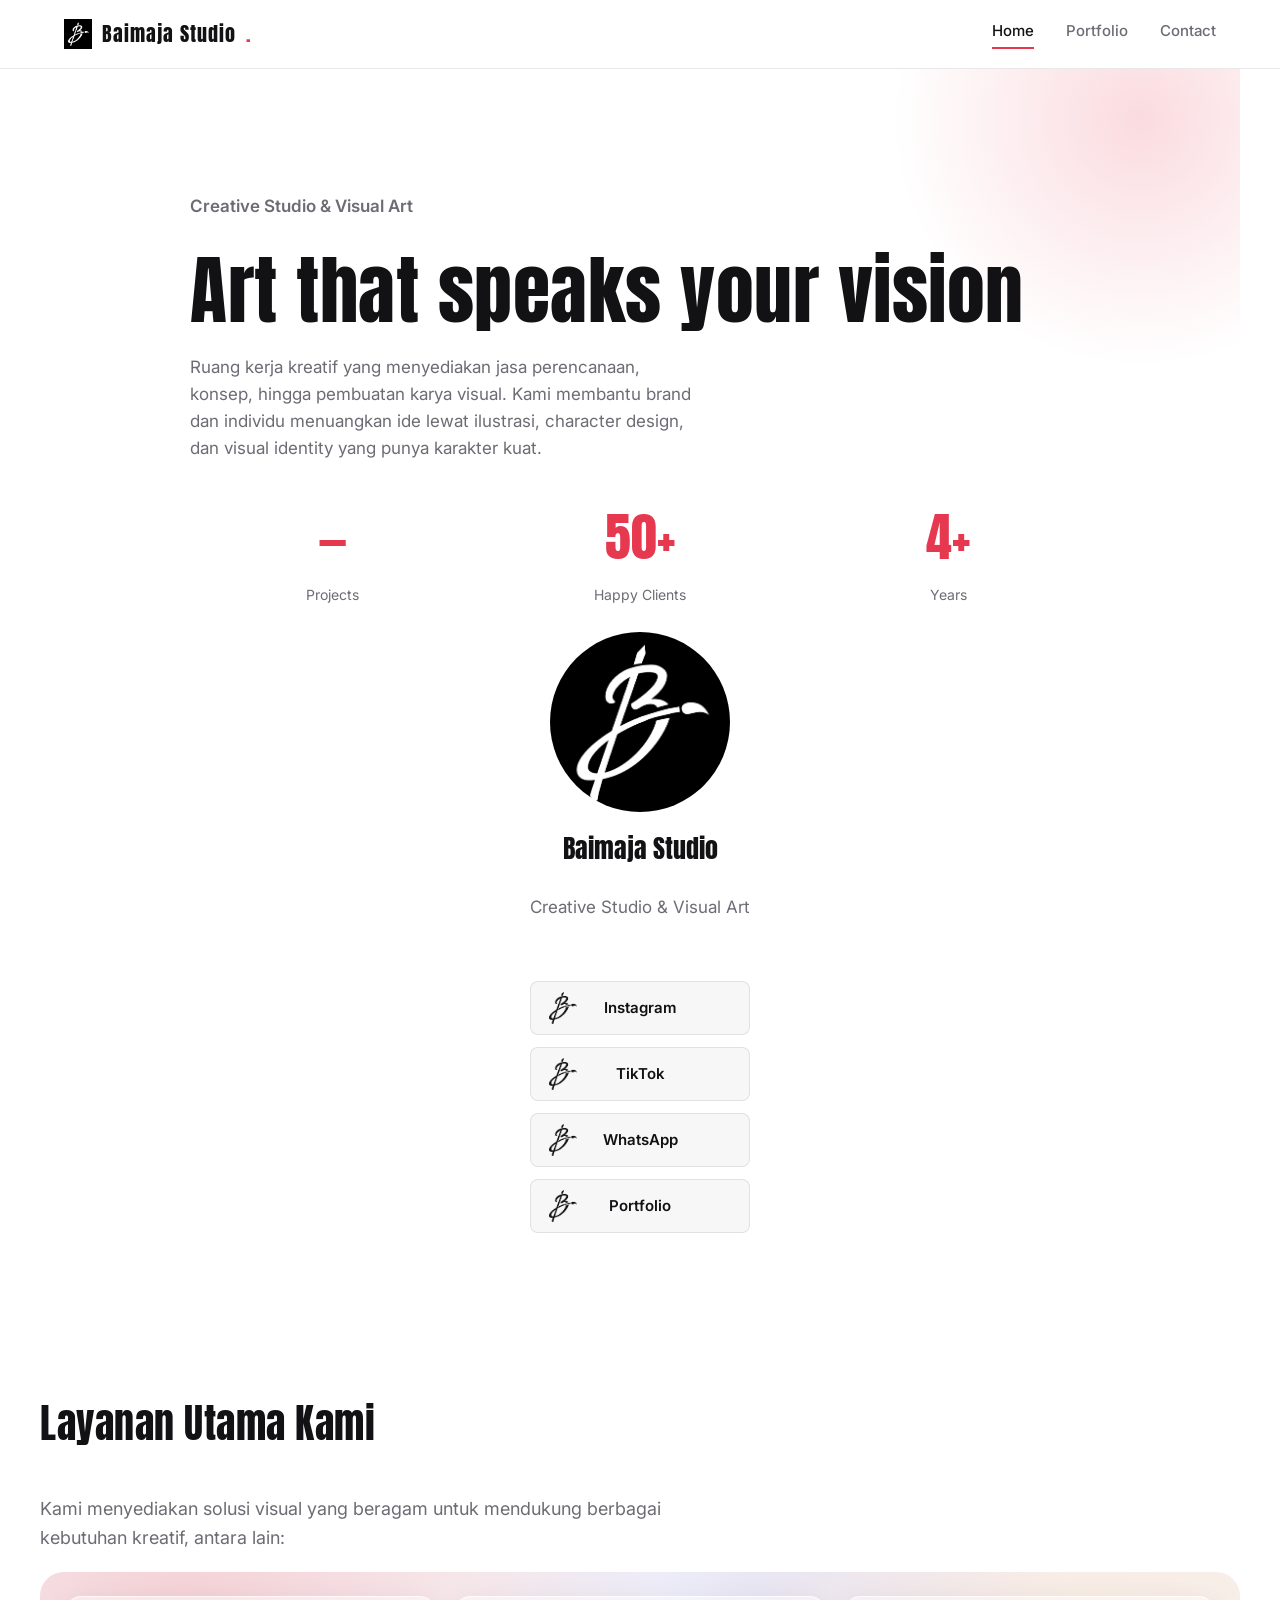
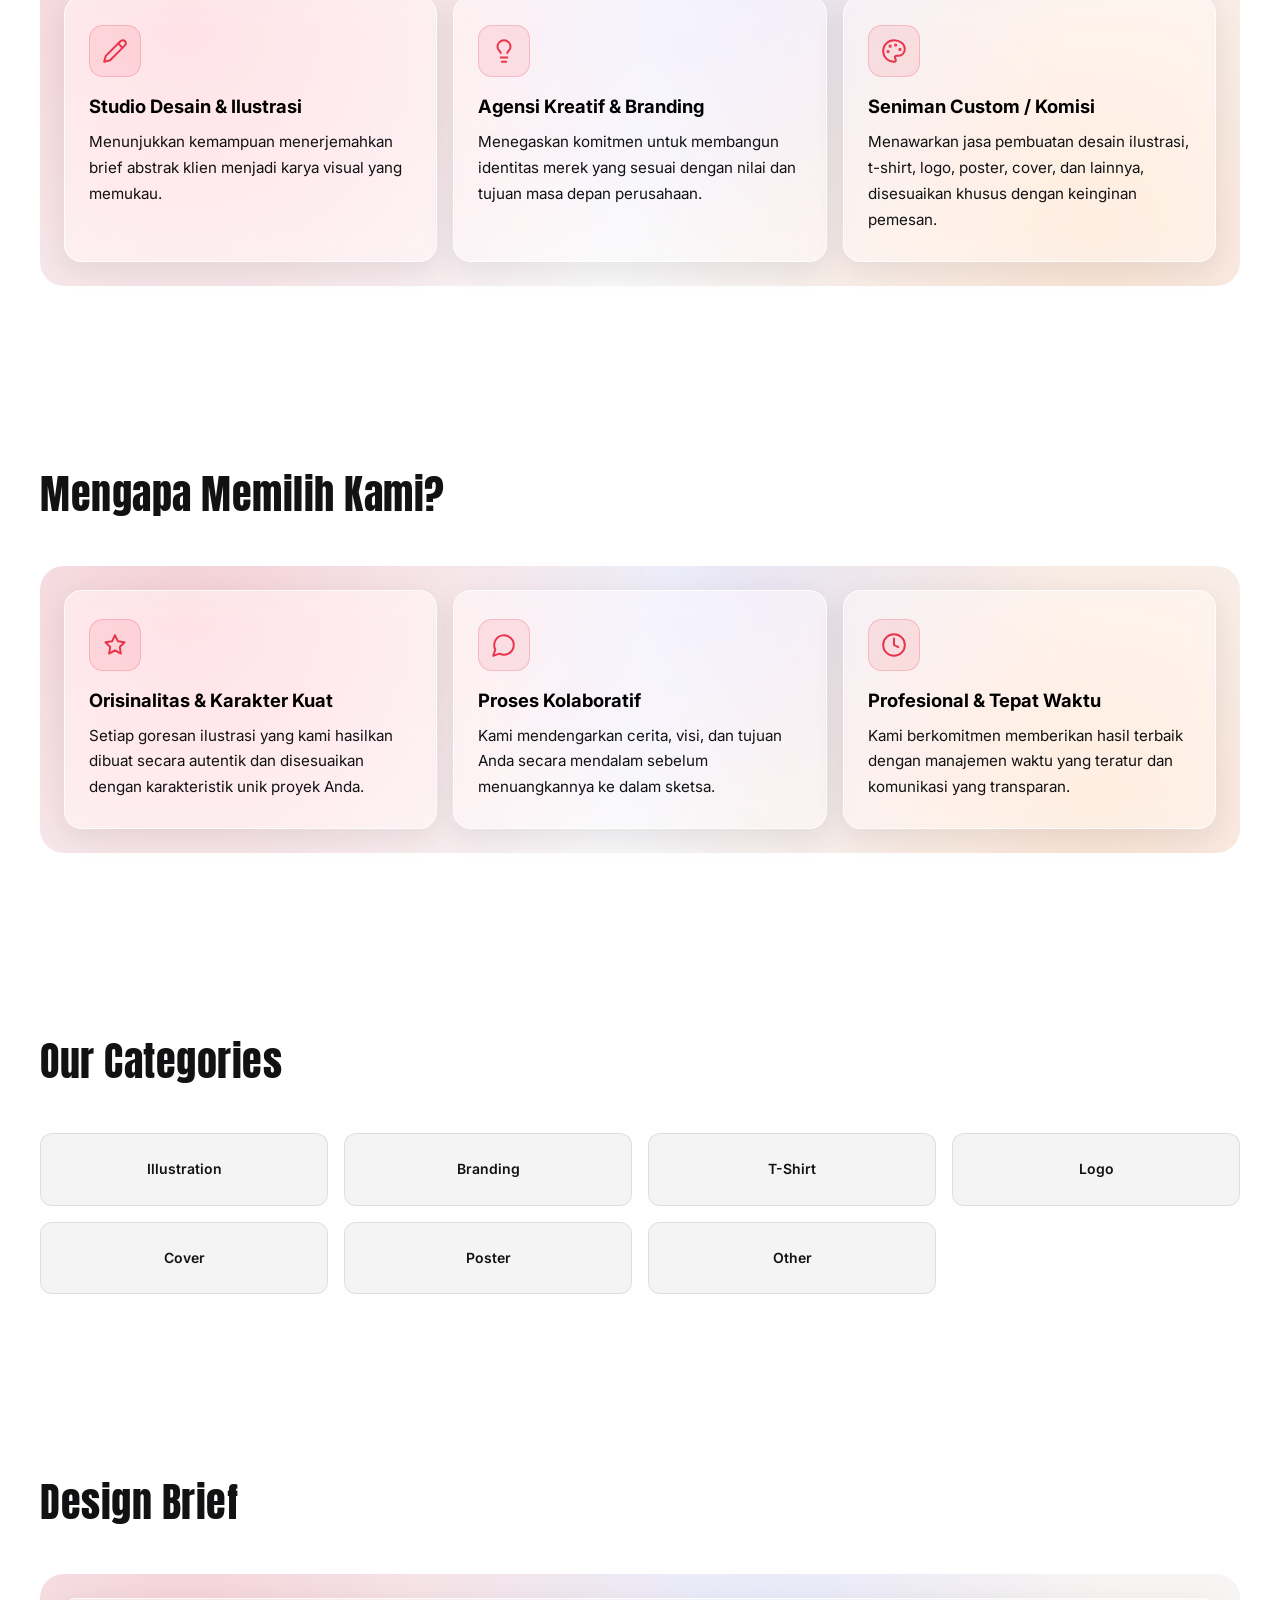
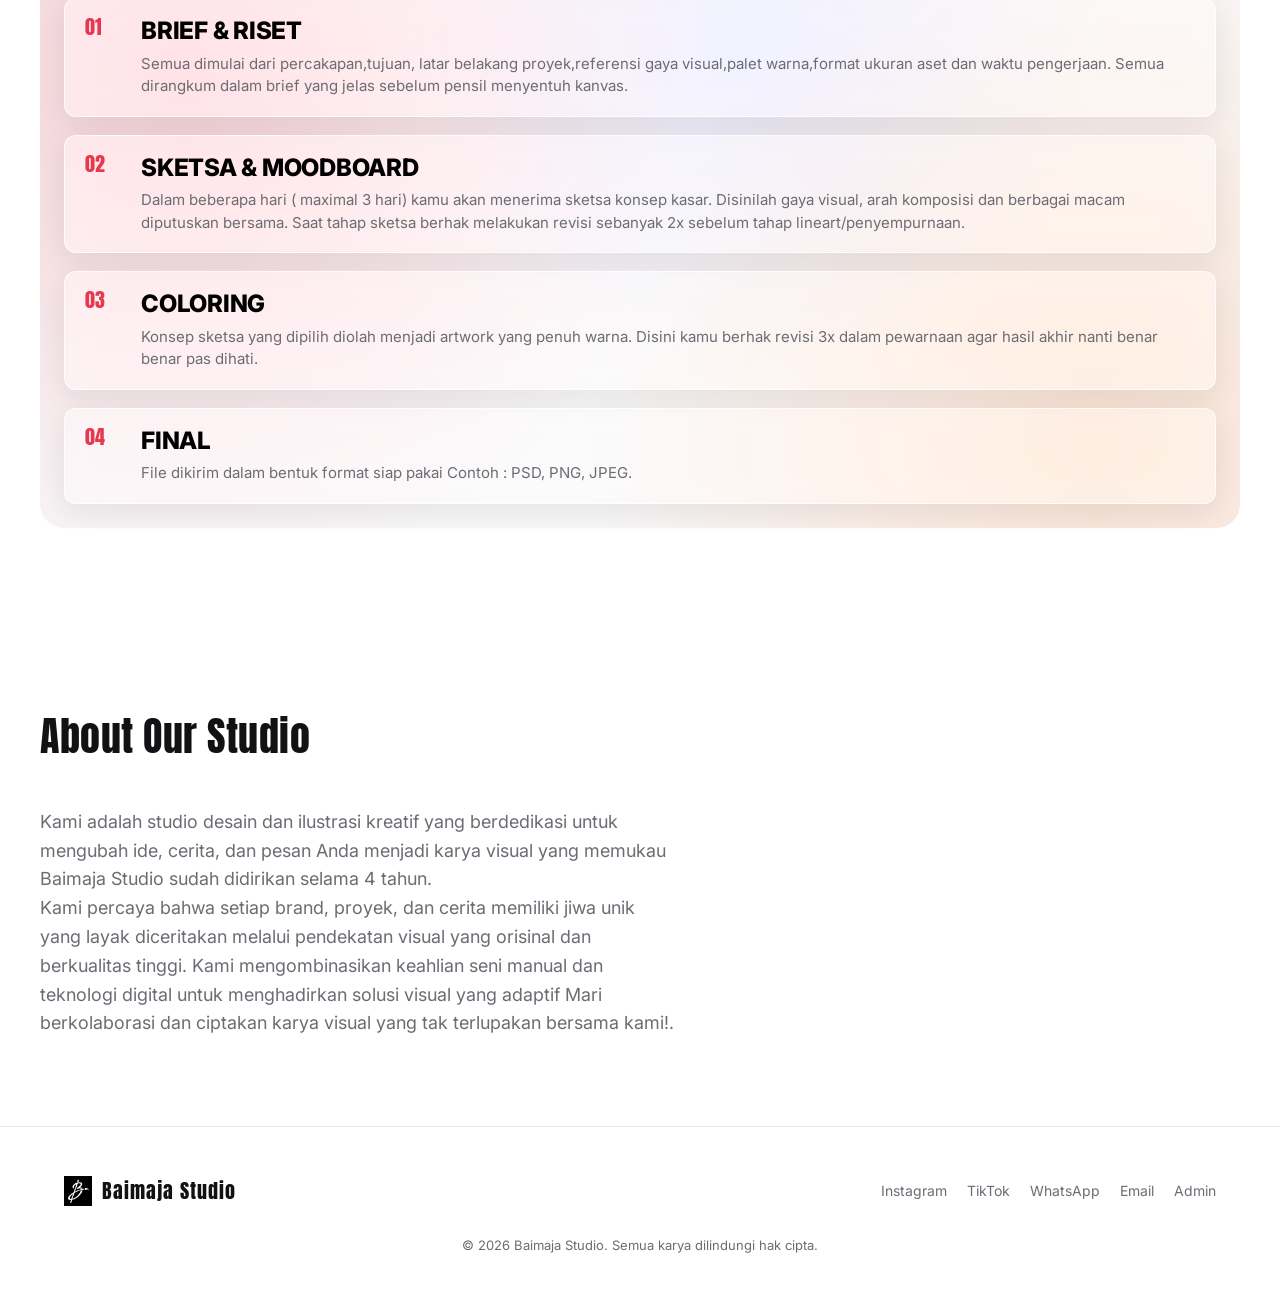
==== commit f994738e: "Revise about section content for better readability Updated the about section to enhance clarity and" ====
--- a/portfolio-website/index.html
+++ b/portfolio-website/index.html
@@ -206,8 +206,8 @@
   <div class="section-head">
     <h2>About Our Studio</h2>
   </div>
-  <p class="about-lead">Kami adalah studio desain dan ilustrasi kreatif yang berdedikasi untuk mengubah ide, cerita, dan pesan Anda menjadi karya visual yang memukau
-Baimaja Studio sudah didirikan selama 4 tahun. Kami percaya bahwa setiap brand, proyek, dan cerita memiliki jiwa unik yang layak diceritakan melalui pendekatan visual yang orisinal dan berkualitas tinggi.
+  <p class="about-lead">Kami adalah studio desain dan ilustrasi kreatif yang berdedikasi untuk mengubah ide, cerita, dan pesan Anda menjadi karya visual yang memukau Baimaja Studio sudah didirikan selama 4 tahun.</p> 
+<p class="about-lead"> Kami percaya bahwa setiap brand, proyek, dan cerita memiliki jiwa unik yang layak diceritakan melalui pendekatan visual yang orisinal dan berkualitas tinggi.
 Kami mengombinasikan keahlian seni manual dan teknologi digital untuk menghadirkan solusi visual yang adaptif
 Mari berkolaborasi dan ciptakan karya visual yang tak terlupakan bersama kami!.</p>
 </section>
--- a/portfolio-website/assets/css/style.css
+++ b/portfolio-website/assets/css/style.css
@@ -1183,3 +1183,68 @@
   .design-brief { padding: 14px; border-radius: 18px; }
   .design-brief .brief-title { font-size: 1.15rem; }
 }
+
+/* Layanan & Mengapa Kami: kartu kaca */
+.glass-wrap {
+  margin-top: 20px;
+  padding: 24px;
+  border-radius: 24px;
+  background:
+    radial-gradient(circle at 12% 18%, rgba(232, 52, 74, 0.20), transparent 45%),
+    radial-gradient(circle at 88% 82%, rgba(255, 140, 60, 0.20), transparent 45%),
+    radial-gradient(circle at 60% 10%, rgba(120, 120, 255, 0.12), transparent 40%),
+    #f7f7f8;
+}
+
+.glass-grid {
+  display: grid;
+  grid-template-columns: repeat(3, 1fr);
+  gap: 16px;
+}
+
+.glass-card {
+  padding: 28px 24px;
+  border-radius: 18px;
+  background: rgba(255, 255, 255, 0.45);
+  -webkit-backdrop-filter: blur(14px) saturate(160%);
+  backdrop-filter: blur(14px) saturate(160%);
+  border: 1px solid rgba(255, 255, 255, 0.75);
+  box-shadow: 0 8px 28px rgba(20, 20, 40, 0.08);
+}
+
+.glass-icon {
+  width: 52px;
+  height: 52px;
+  display: grid;
+  place-items: center;
+  margin-bottom: 18px;
+  border-radius: 14px;
+  color: #e8344a;
+  background: rgba(232, 52, 74, 0.10);
+  border: 1px solid rgba(232, 52, 74, 0.22);
+}
+.glass-icon svg {
+  width: 26px;
+  height: 26px;
+}
+
+.glass-card h3 {
+  margin: 0 0 10px;
+  font-size: 1.15rem;
+  font-weight: 700;
+  line-height: 1.3;
+  color: #000;
+}
+.glass-card p {
+  margin: 0;
+  font-size: 0.95rem;
+  line-height: 1.7;
+}
+
+@media (max-width: 900px) {
+  .glass-grid { grid-template-columns: 1fr; }
+}
+@media (max-width: 600px) {
+  .glass-wrap { padding: 14px; border-radius: 18px; }
+  .glass-card { padding: 22px 18px; }
+}
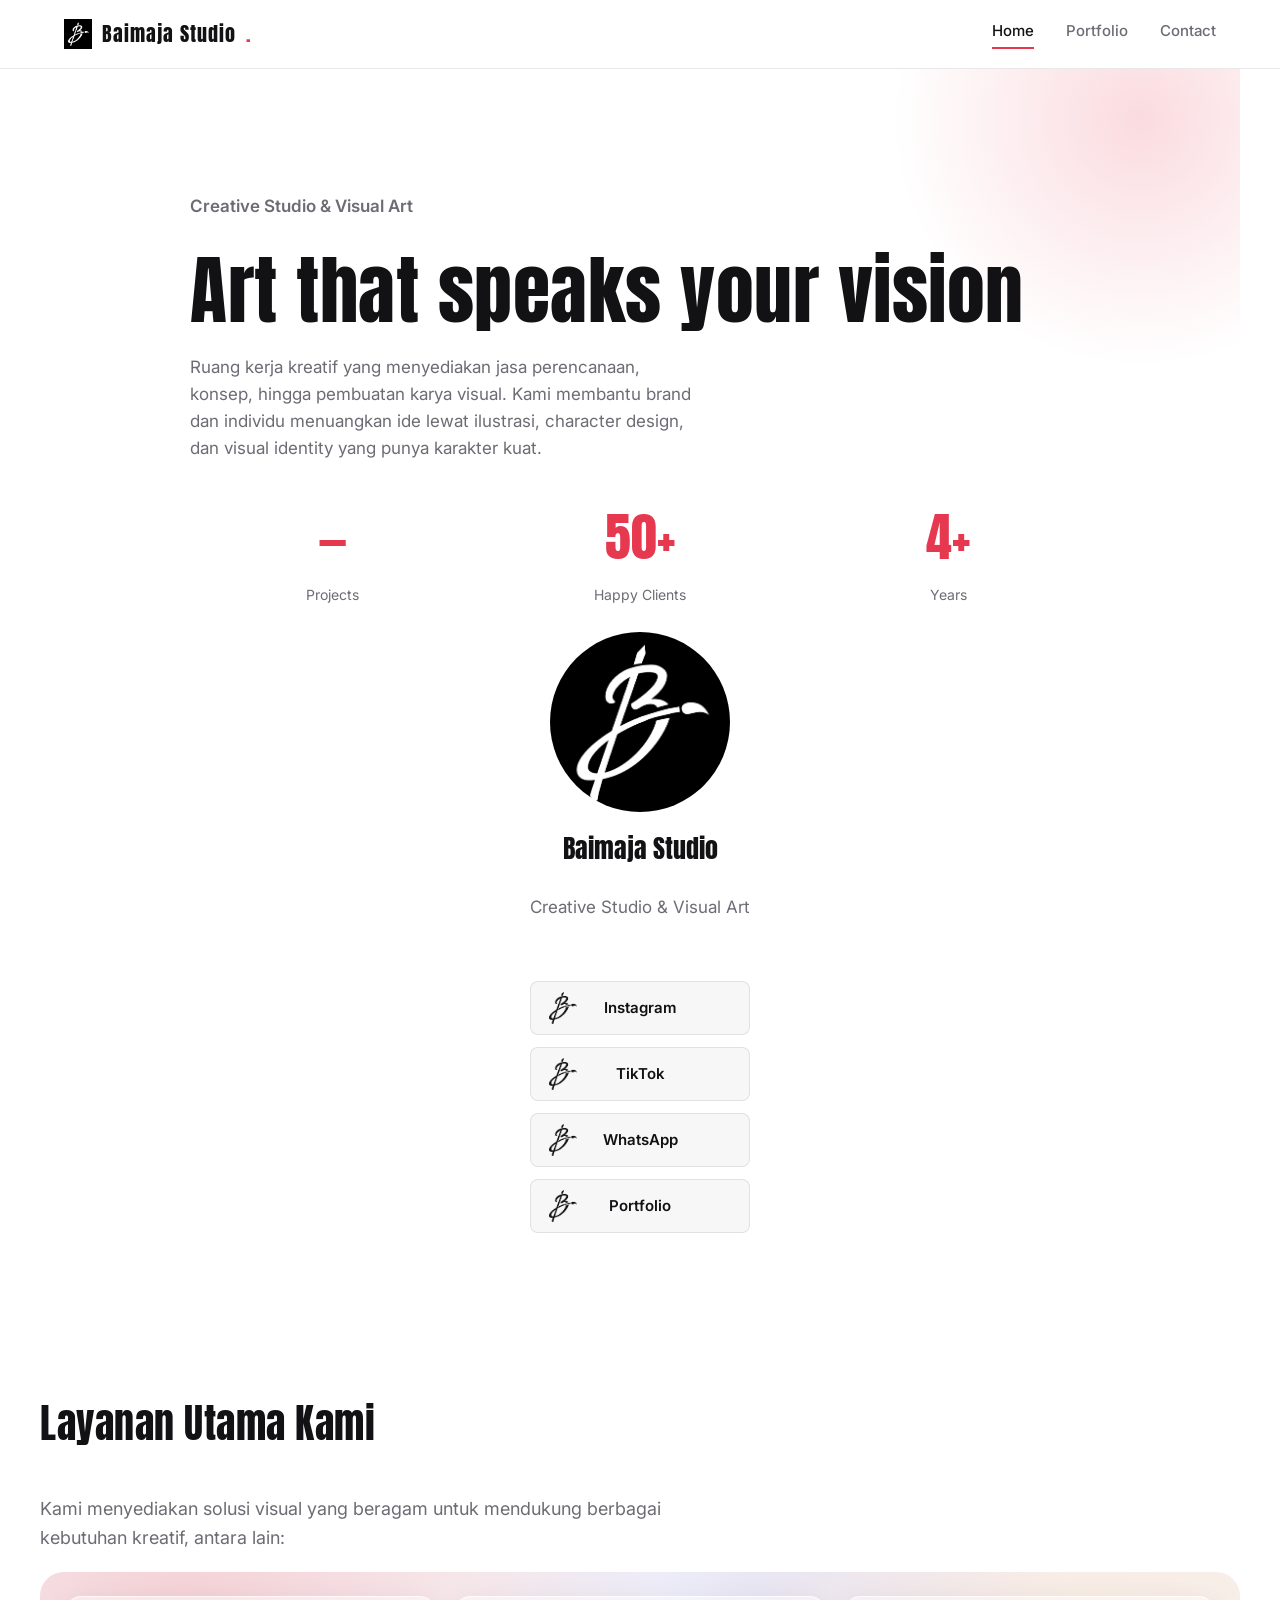
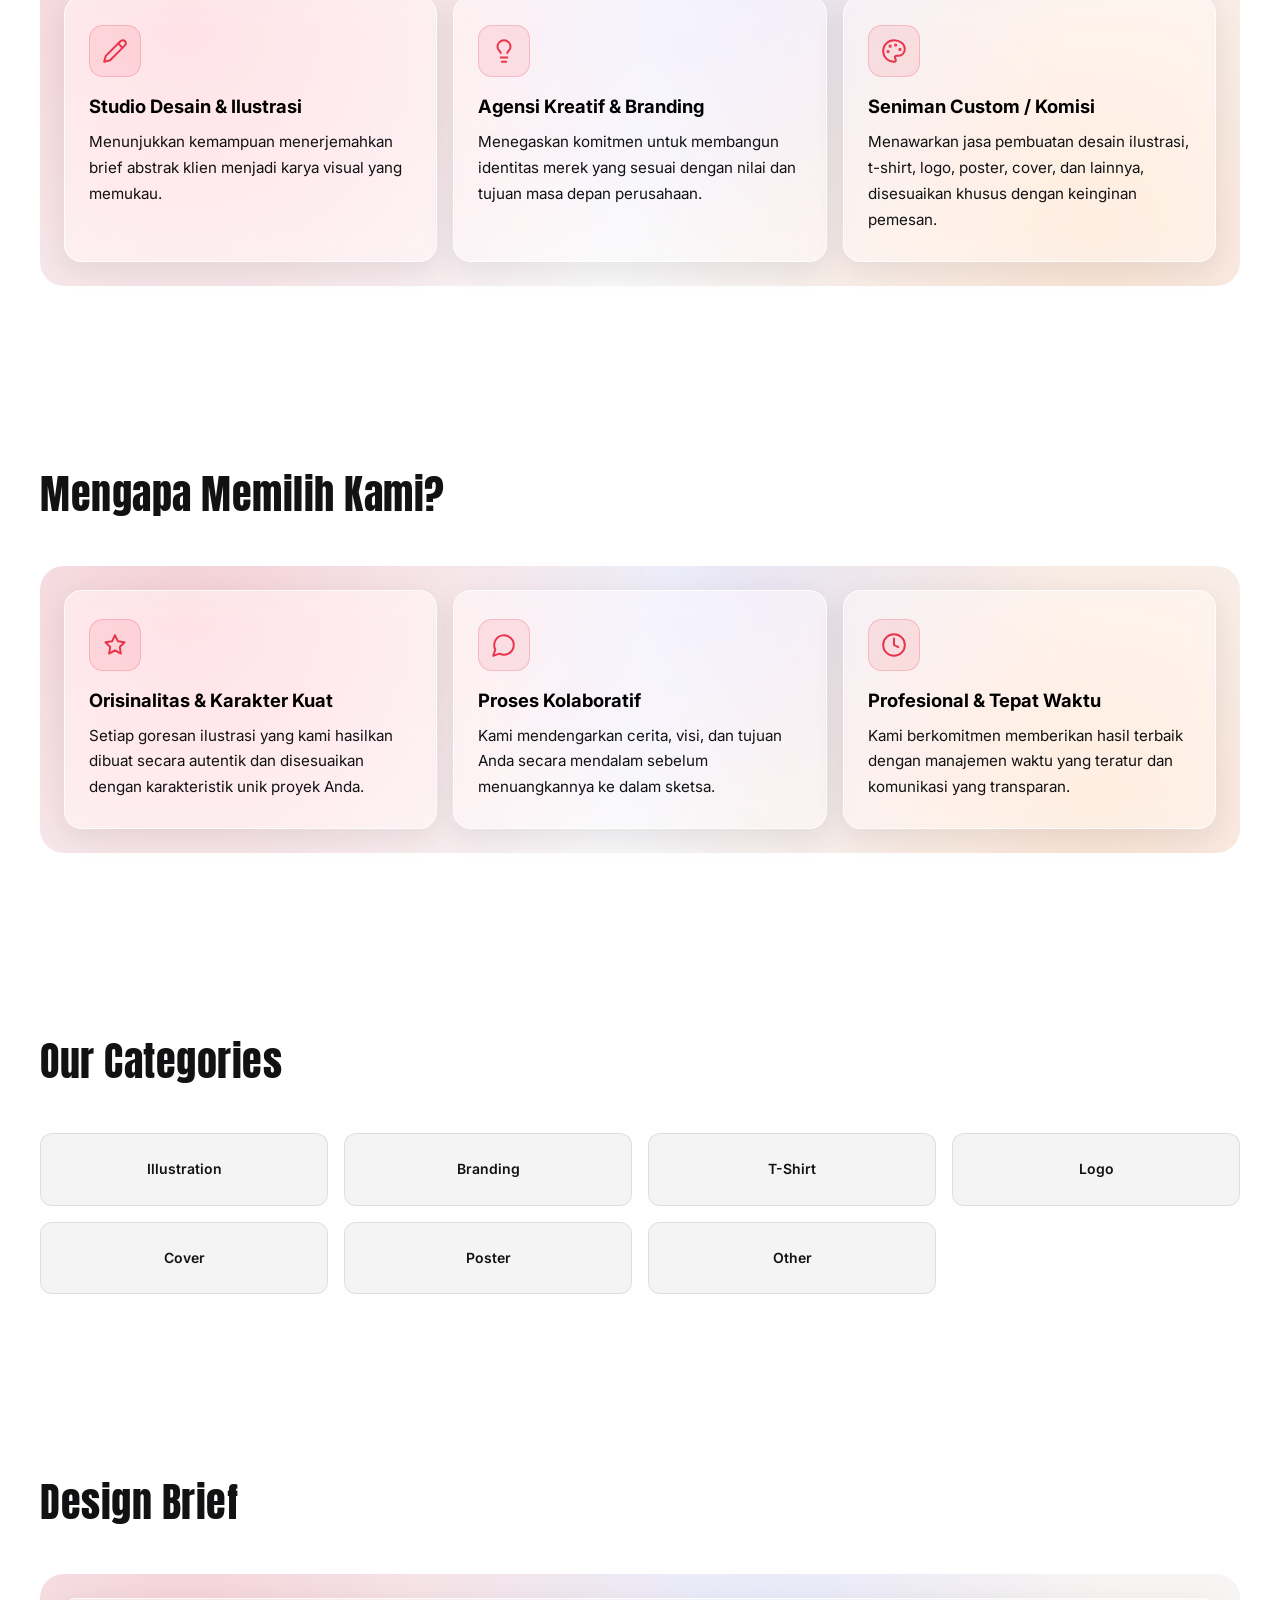
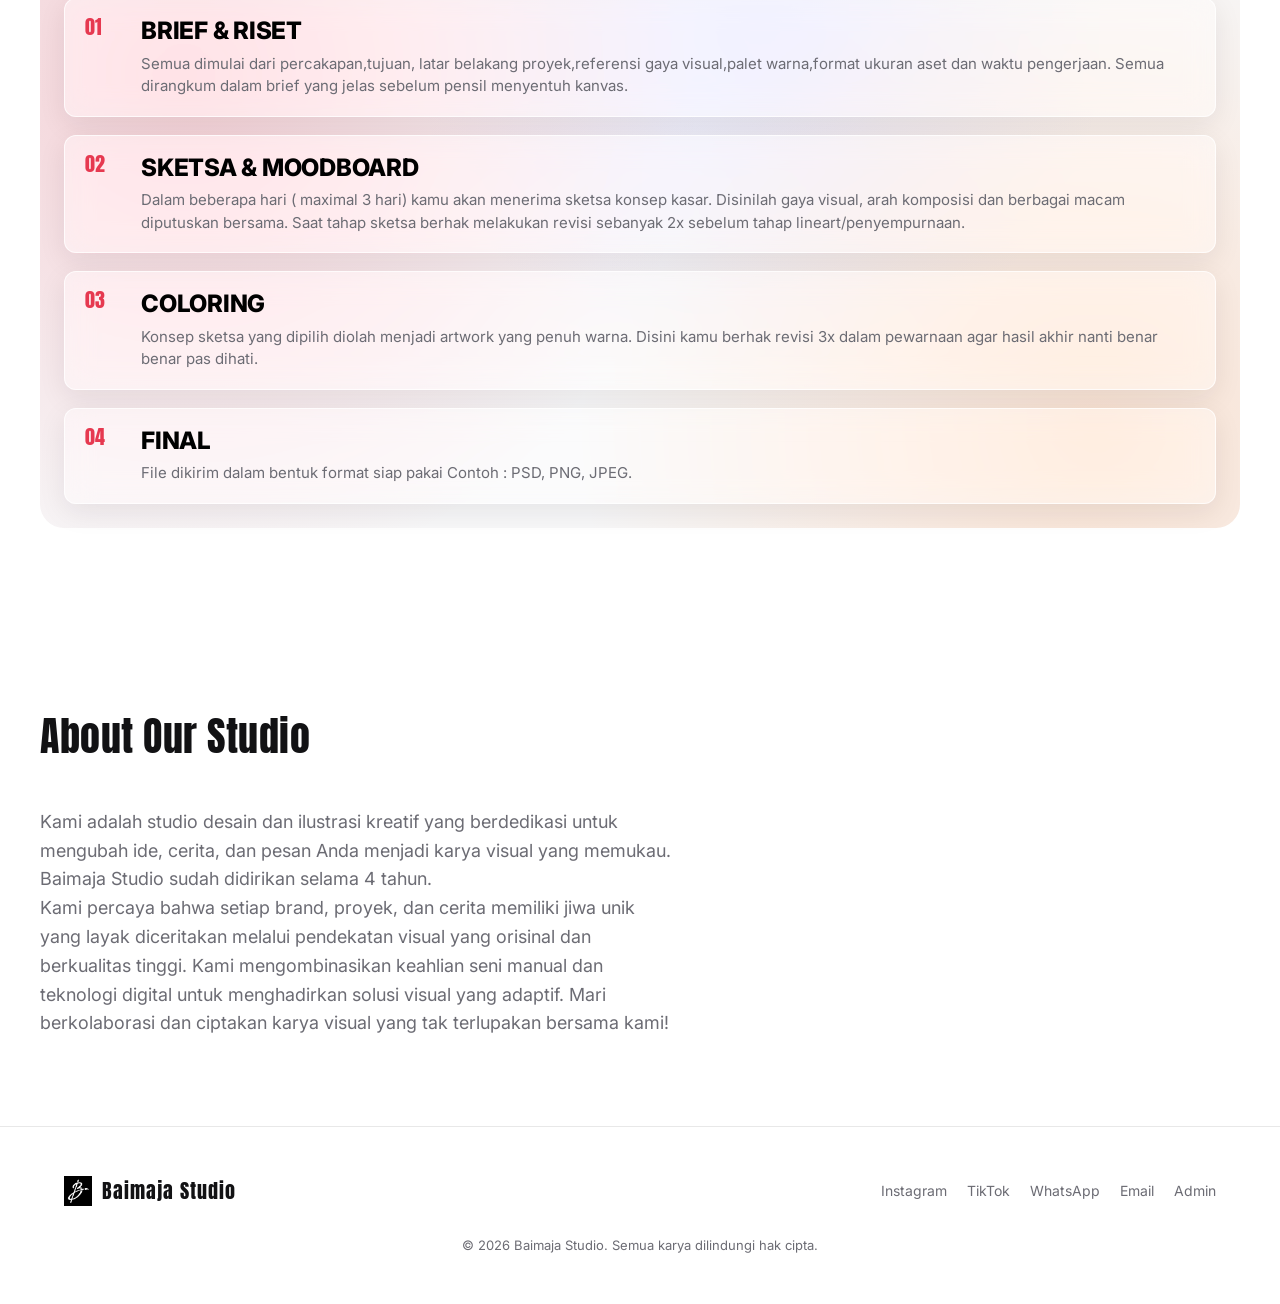
==== commit f3c19de5: "Update index.html" ====
--- a/portfolio-website/index.html
+++ b/portfolio-website/index.html
@@ -202,14 +202,12 @@
   </div>
 </section>
 
-<section class="section container reveal-group">
+<section id="about" class="section container reveal-group">
   <div class="section-head">
     <h2>About Our Studio</h2>
   </div>
-  <p class="about-lead">Kami adalah studio desain dan ilustrasi kreatif yang berdedikasi untuk mengubah ide, cerita, dan pesan Anda menjadi karya visual yang memukau Baimaja Studio sudah didirikan selama 4 tahun.</p> 
-<p class="about-lead"> Kami percaya bahwa setiap brand, proyek, dan cerita memiliki jiwa unik yang layak diceritakan melalui pendekatan visual yang orisinal dan berkualitas tinggi.
-Kami mengombinasikan keahlian seni manual dan teknologi digital untuk menghadirkan solusi visual yang adaptif
-Mari berkolaborasi dan ciptakan karya visual yang tak terlupakan bersama kami!.</p>
+  <p class="about-lead about-wide">Kami adalah studio desain dan ilustrasi kreatif yang berdedikasi untuk mengubah ide, cerita, dan pesan Anda menjadi karya visual yang memukau. Baimaja Studio sudah didirikan selama 4 tahun.</p>
+  <p class="about-lead about-wide">Kami percaya bahwa setiap brand, proyek, dan cerita memiliki jiwa unik yang layak diceritakan melalui pendekatan visual yang orisinal dan berkualitas tinggi. Kami mengombinasikan keahlian seni manual dan teknologi digital untuk menghadirkan solusi visual yang adaptif. Mari berkolaborasi dan ciptakan karya visual yang tak terlupakan bersama kami!</p>
 </section>
 
 </main>
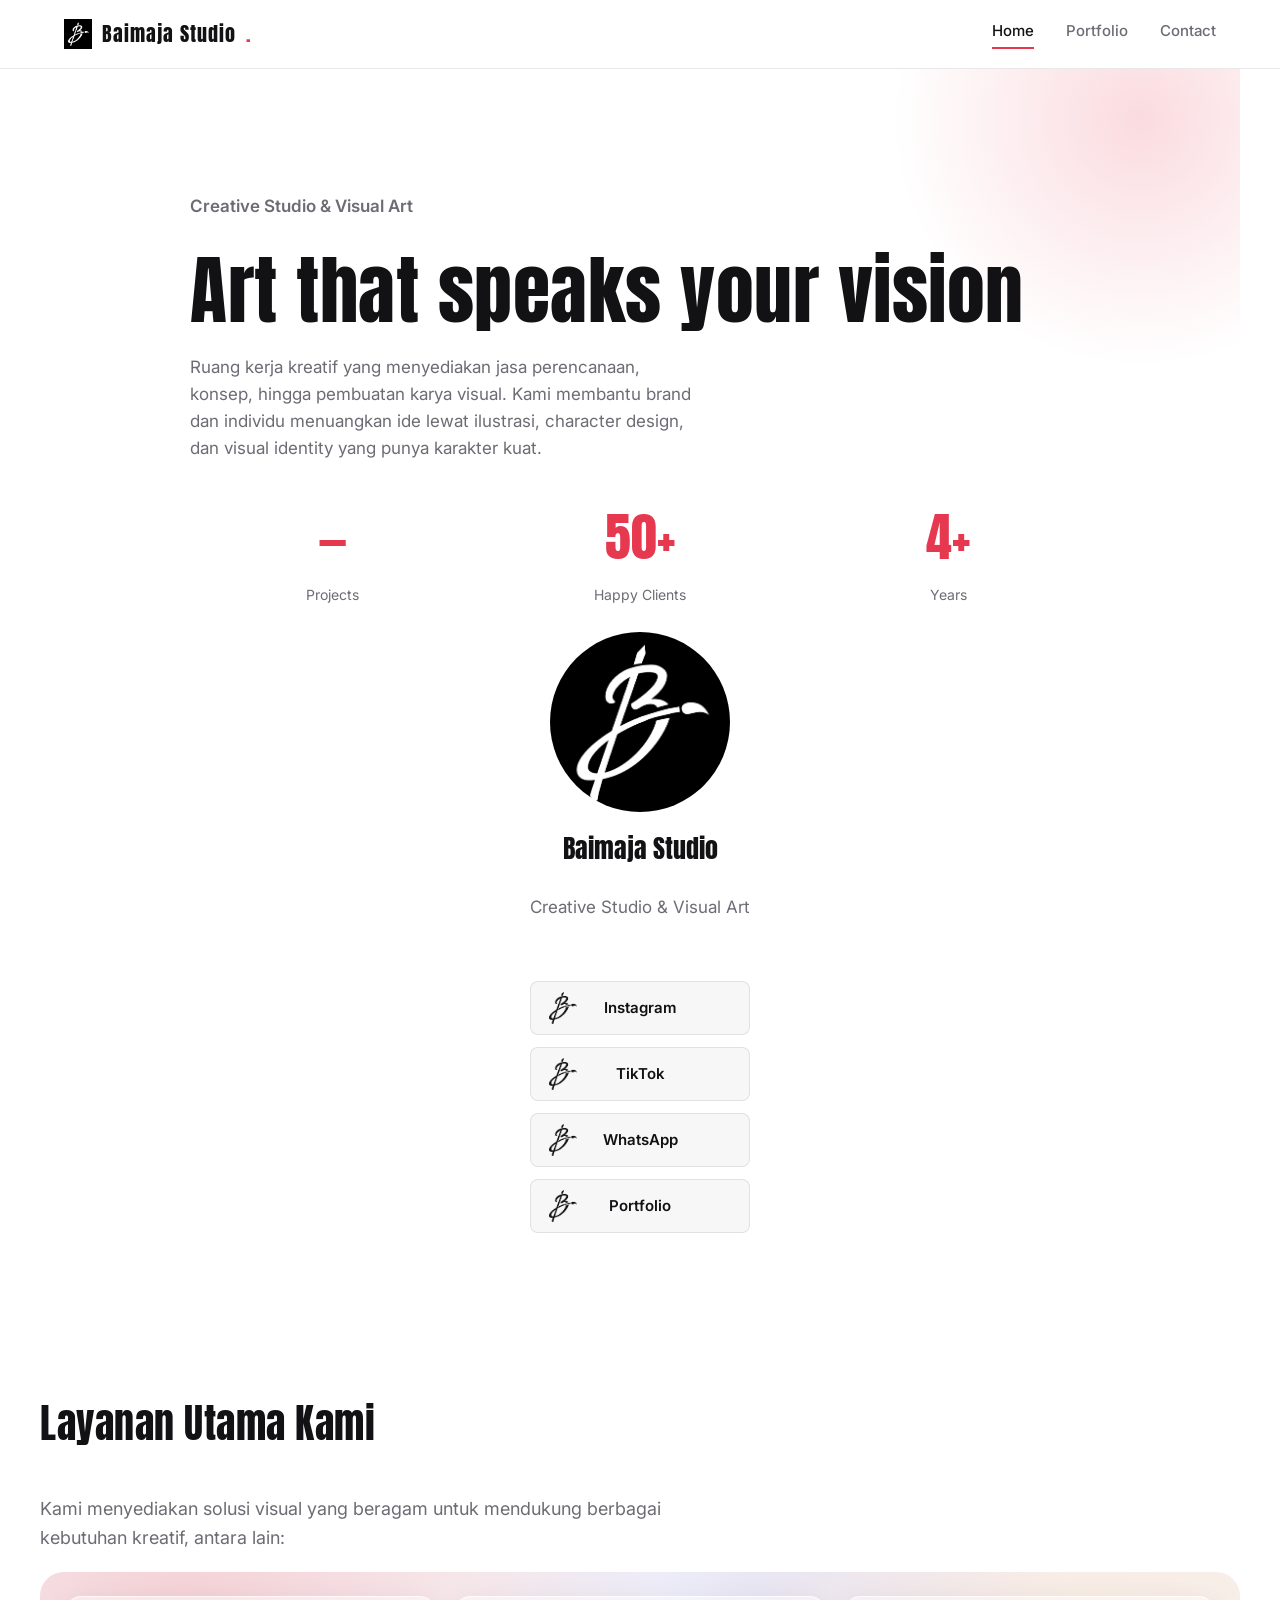
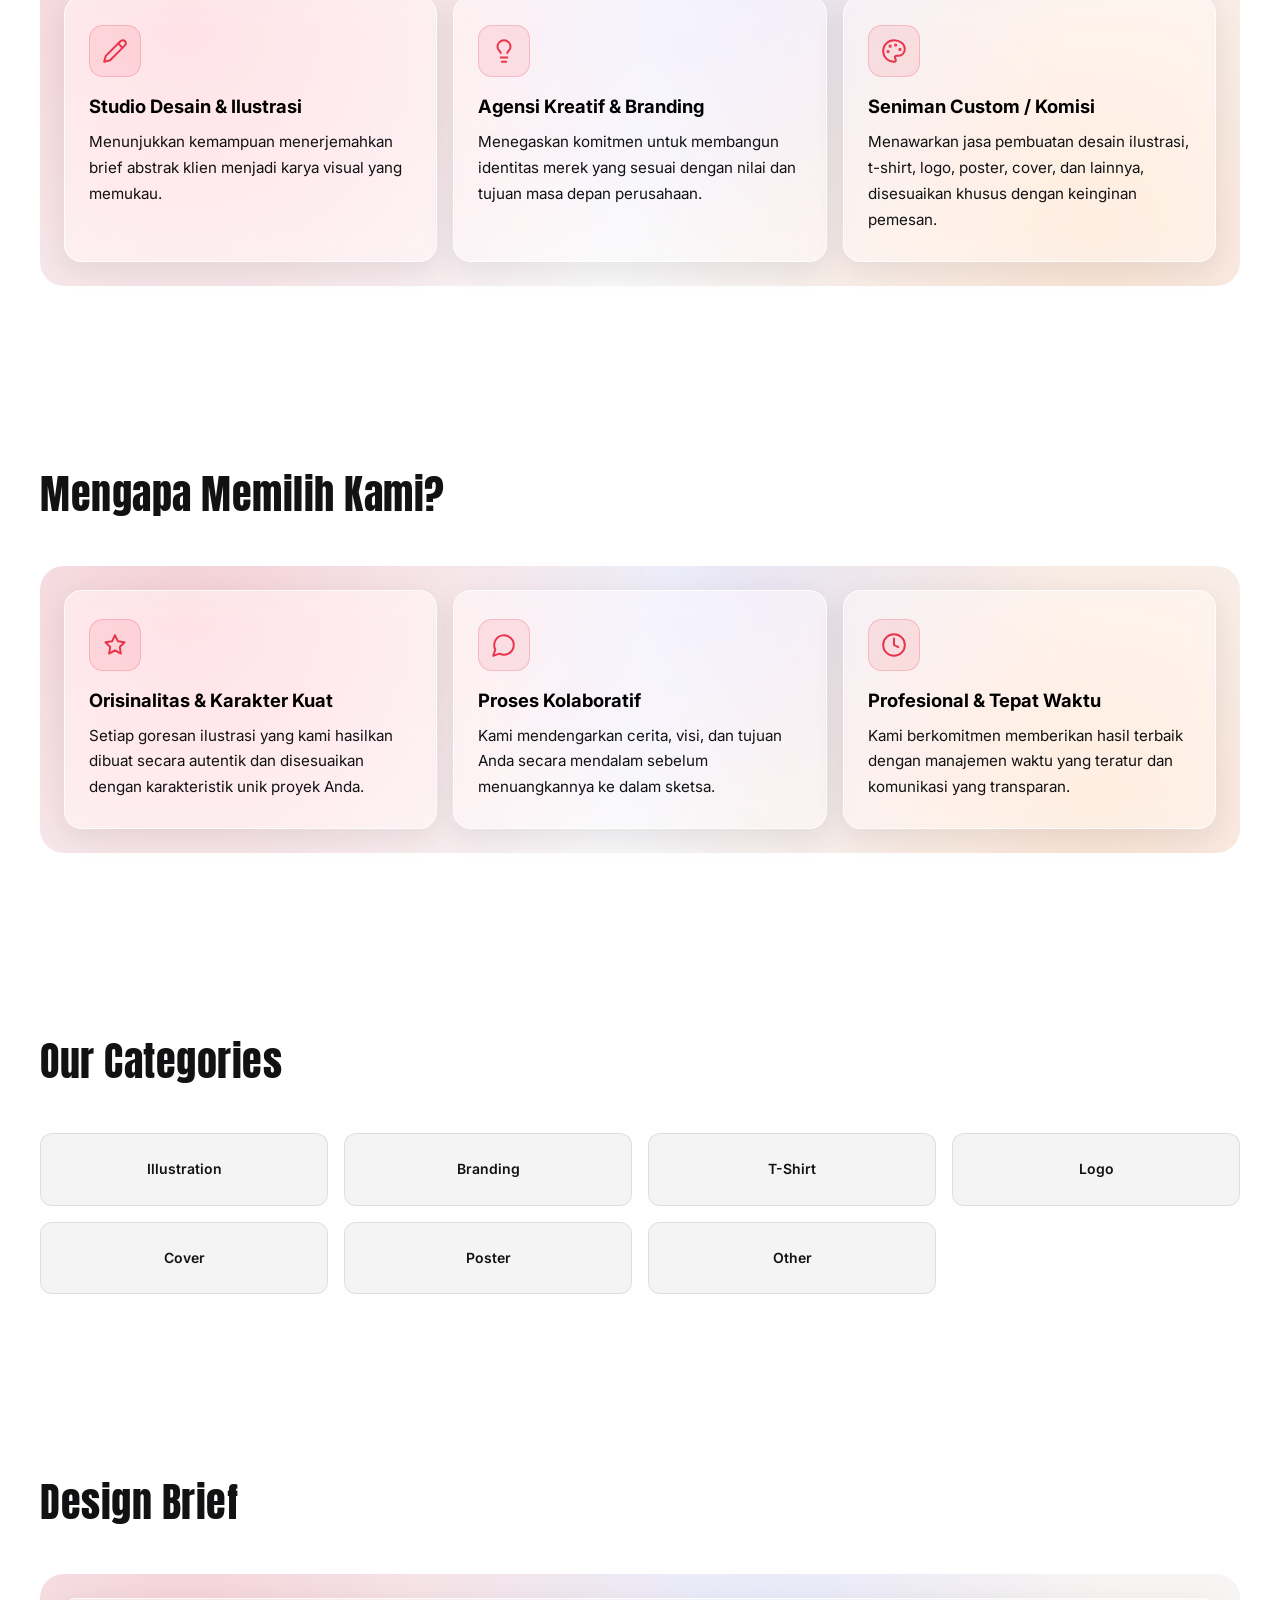
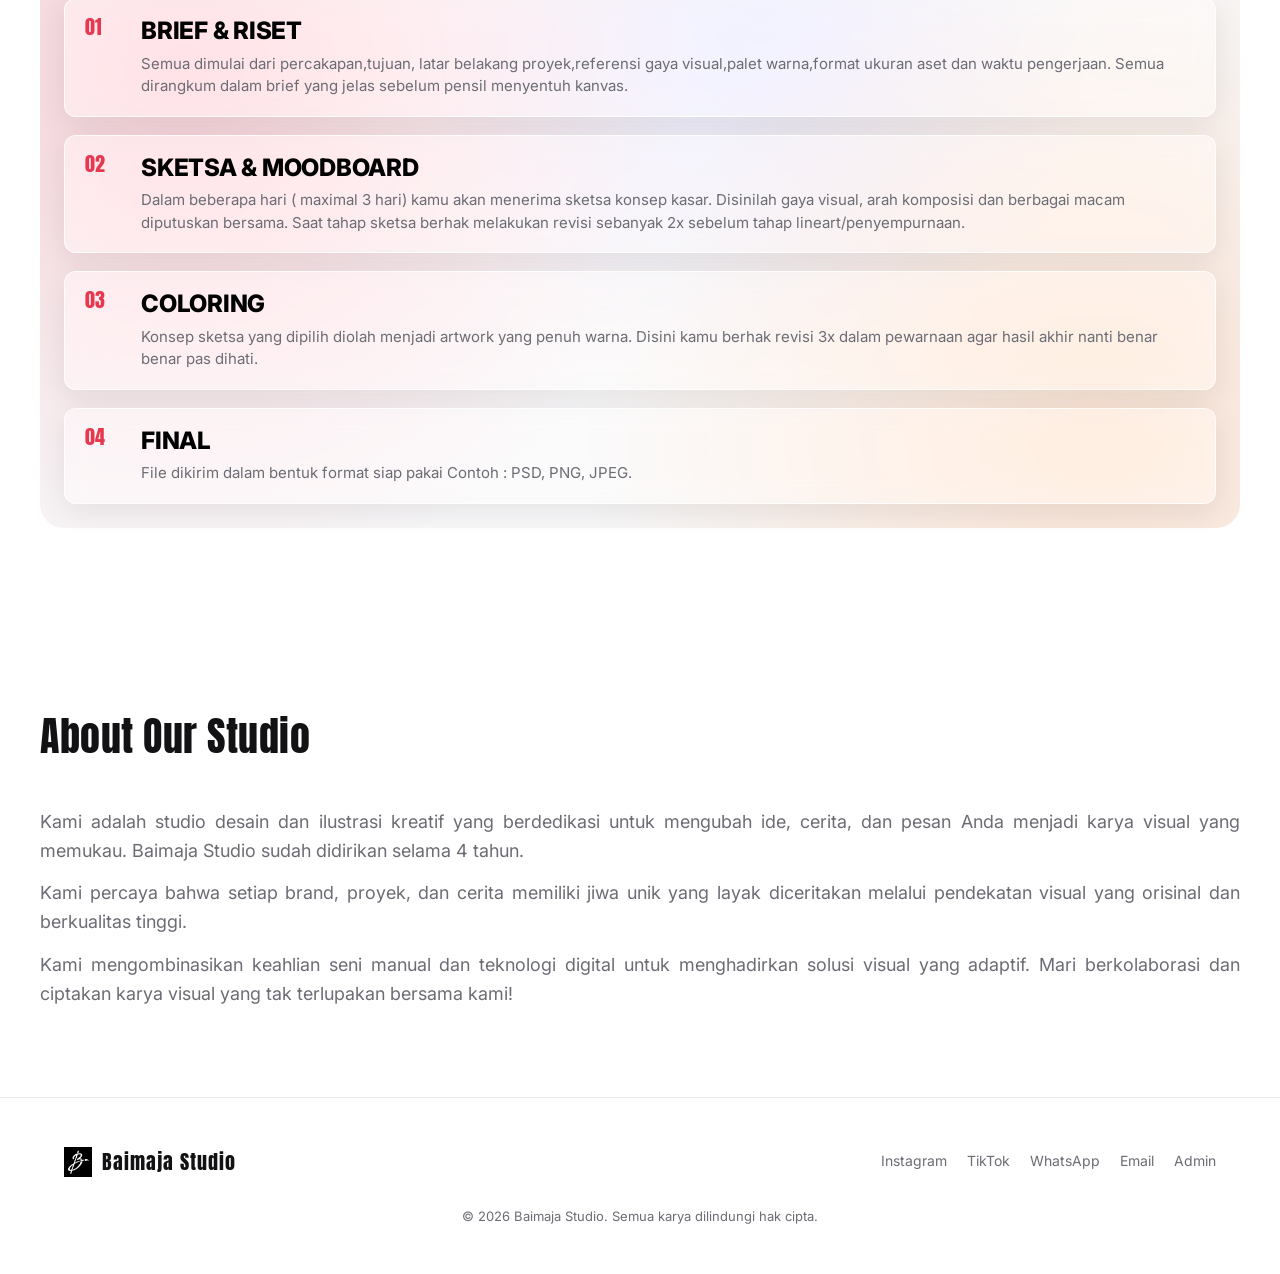
==== commit 46763e3f: "Update index.html" ====
--- a/portfolio-website/index.html
+++ b/portfolio-website/index.html
@@ -207,7 +207,8 @@
     <h2>About Our Studio</h2>
   </div>
   <p class="about-lead about-wide">Kami adalah studio desain dan ilustrasi kreatif yang berdedikasi untuk mengubah ide, cerita, dan pesan Anda menjadi karya visual yang memukau. Baimaja Studio sudah didirikan selama 4 tahun.</p>
-  <p class="about-lead about-wide">Kami percaya bahwa setiap brand, proyek, dan cerita memiliki jiwa unik yang layak diceritakan melalui pendekatan visual yang orisinal dan berkualitas tinggi. Kami mengombinasikan keahlian seni manual dan teknologi digital untuk menghadirkan solusi visual yang adaptif. Mari berkolaborasi dan ciptakan karya visual yang tak terlupakan bersama kami!</p>
+  <p class="about-lead about-wide">Kami percaya bahwa setiap brand, proyek, dan cerita memiliki jiwa unik yang layak diceritakan melalui pendekatan visual yang orisinal dan berkualitas tinggi.</p> 
+  <p class="about-lead about-wide">Kami mengombinasikan keahlian seni manual dan teknologi digital untuk menghadirkan solusi visual yang adaptif. Mari berkolaborasi dan ciptakan karya visual yang tak terlupakan bersama kami!</p>
 </section>
 
 </main>
--- a/portfolio-website/assets/css/style.css
+++ b/portfolio-website/assets/css/style.css
@@ -1248,3 +1248,13 @@
   .glass-wrap { padding: 14px; border-radius: 18px; }
   .glass-card { padding: 22px 18px; }
 }
+
+
+#about .about-lead {
+  max-width: none !important;
+  width: 100%;
+  text-align: justify;
+}
+#about .about-lead + .about-lead {
+  margin-top: 14px;
+}
